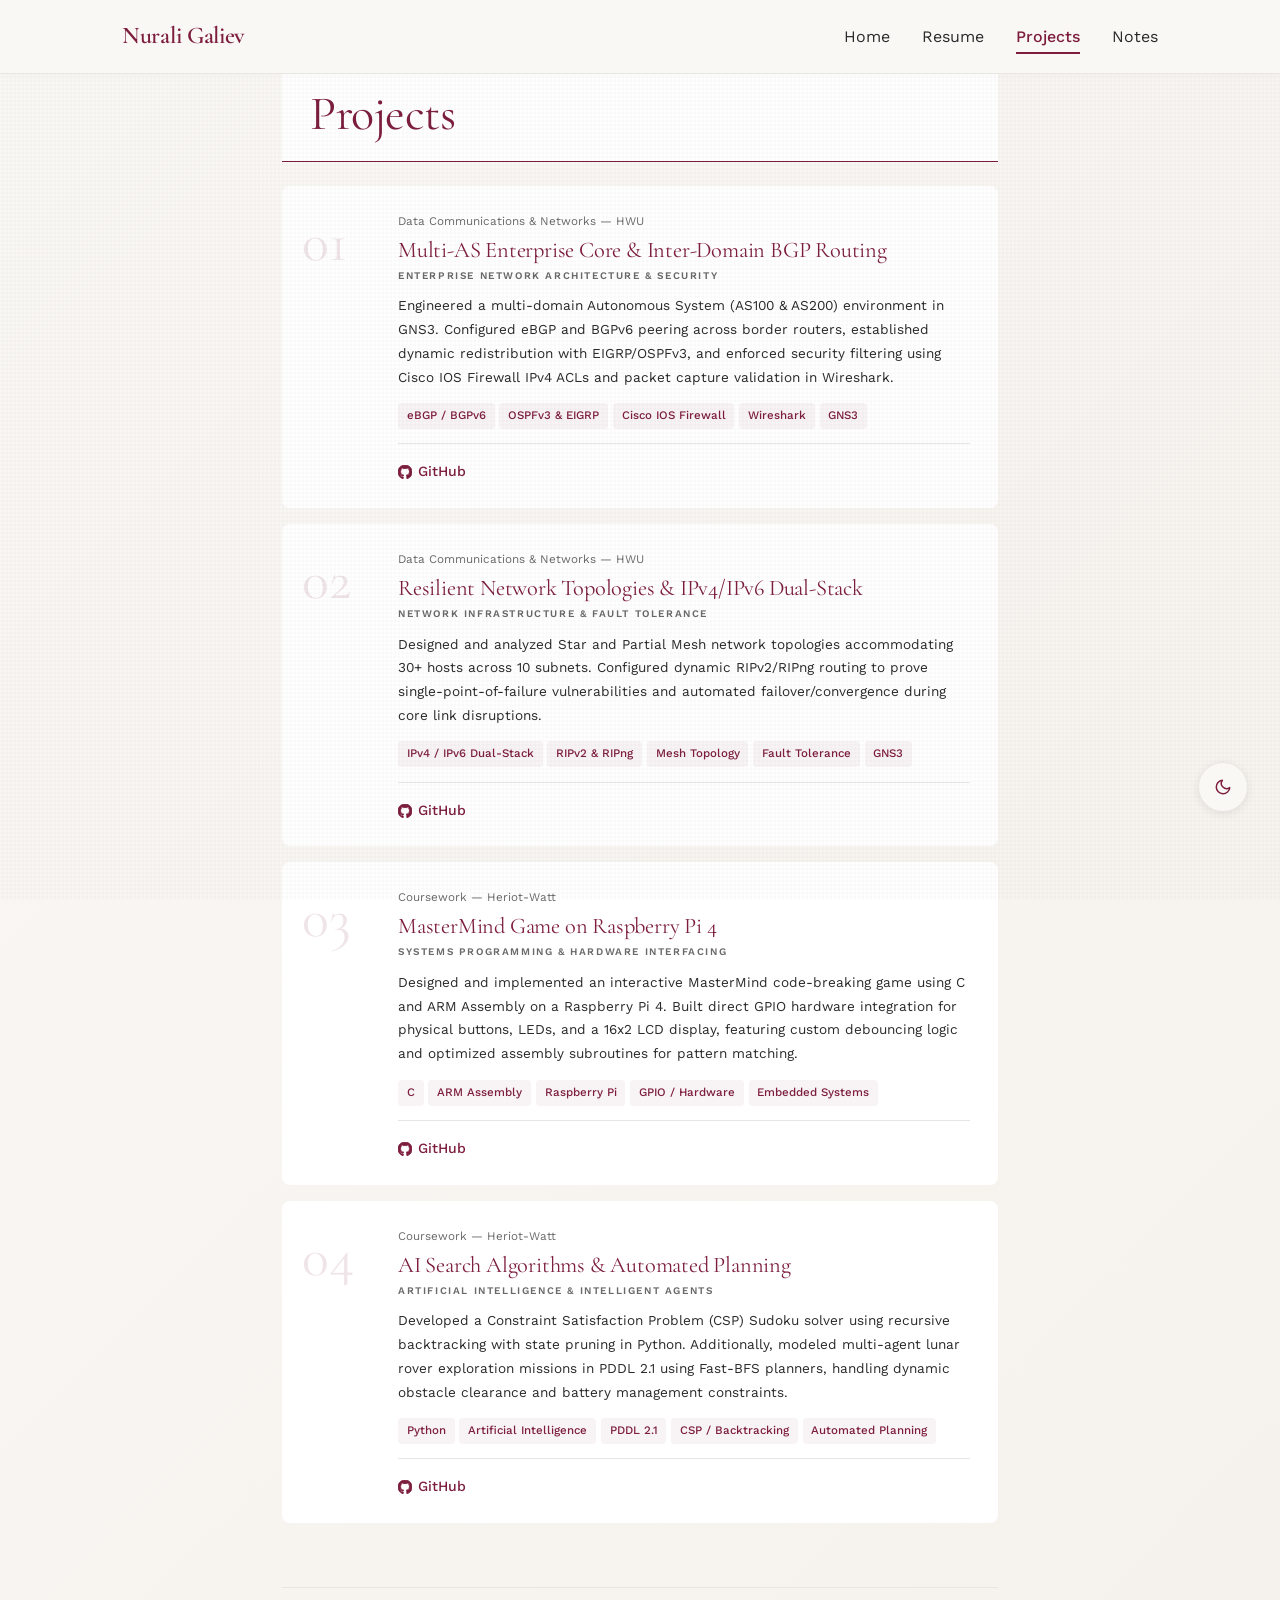
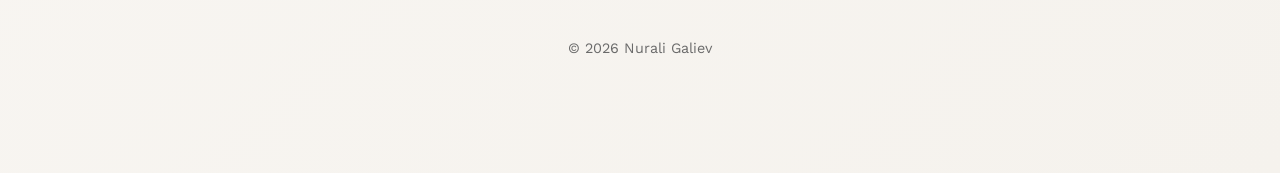
==== projects/index.html @ 365dcd4f "Finalize projects page with all university courseworks" ====
<!DOCTYPE html>
<html lang="en">
<head>
    <meta charset="UTF-8">
    <meta name="viewport" content="width=device-width, initial-scale=1.0">
    <meta property="og:title" content="Projects | Nurali Galiev">
    <meta property="og:description" content="Technical and Systems Engineering Projects by Nurali Galiev.">
    <meta property="og:url" content="https://Kore-net2.github.io/projects">
    <meta property="og:type" content="website">
    <title>Projects | Nurali Galiev</title>

    <link rel="icon" type="image/x-icon" href="../assets/icons/favicon.ico">
    <link rel="icon" type="image/png" sizes="32x32" href="../assets/icons/favicon.png">
    <link rel="icon" type="image/png" sizes="16x16" href="../assets/icons/favicon-16x16.png">

    <link rel="preconnect" href="https://fonts.googleapis.com">
    <link rel="preconnect" href="https://fonts.gstatic.com" crossorigin>
    <link href="https://fonts.googleapis.com/css2?family=Cormorant+Garamond:wght@400;600&family=Work+Sans:wght@300;400;500;600&display=swap" rel="stylesheet">

    <link rel="stylesheet" href="../assets/css/main.css">
    <link rel="stylesheet" href="../assets/css/projects.css">
</head>
<body>

    <div class="page-loader" id="pageLoader">
        <div class="loader-content">
            <div class="loader-spinner"></div>
            <div class="loader-text">Loading</div>
        </div>
    </div>

    <div class="scroll-progress"></div>

    <nav>
        <div class="nav-content">
            <a href="/" class="nav-logo">Nurali Galiev</a>
            <div class="nav-links">
                <a href="/">Home</a>
                <a href="/resume">Resume</a>
                <a href="/projects" class="active">Projects</a>
                <a href="/notes">Notes</a>
            </div>
        </div>
    </nav>

    <div class="projects-wrap">

        <div class="proj-header">
            <h1>Projects</h1>
        </div>

        <div class="proj-list">

            <!-- Project 01: Multi-AS BGP & Hybrid Routing -->
            <div class="proj-entry">
                <div class="proj-number">01</div>
                <div class="proj-content">
                    <div class="proj-date">Data Communications & Networks — HWU</div>
                    <h3 class="proj-title">Multi-AS Enterprise Core & Inter-Domain BGP Routing</h3>
                    <div class="proj-type">Enterprise Network Architecture & Security</div>
                    <p class="proj-desc">Engineered a multi-domain Autonomous System (AS100 & AS200) environment in GNS3. Configured eBGP and BGPv6 peering across border routers, established dynamic redistribution with EIGRP/OSPFv3, and enforced security filtering using Cisco IOS Firewall IPv4 ACLs and packet capture validation in Wireshark.</p>
                    <div class="proj-tags">
                        <span class="tag">eBGP / BGPv6</span>
                        <span class="tag">OSPFv3 & EIGRP</span>
                        <span class="tag">Cisco IOS Firewall</span>
                        <span class="tag">Wireshark</span>
                        <span class="tag">GNS3</span>
                    </div>
                    <div class="proj-links">
                        <a href="https://github.com/Kore-net2" class="proj-link" target="_blank">
                            <svg viewBox="0 0 16 16" fill="none" xmlns="http://www.w3.org/2000/svg">
                                <path d="M8 0C3.58 0 0 3.58 0 8c0 3.54 2.29 6.53 5.47 7.59.4.07.55-.17.55-.38 0-.19-.01-.82-.01-1.49-2.01.37-2.53-.49-2.69-.94-.09-.23-.48-.94-.82-1.13-.28-.15-.68-.52-.01-.53.63-.01 1.08.58 1.23.82.72 1.21 1.87.87 2.33.66.07-.52.28-.87.51-1.07-1.78-.2-3.64-.89-3.64-3.95 0-.87.31-1.59.82-2.15-.08-.2-.36-1.02.08-2.12 0 0 .67-.21 2.2.82.64-.18 1.32-.27 2-.27.68 0 1.36.09 2 .27 1.53-1.04 2.2-.82 2.2-.82.44 1.1.16 1.92.08 2.12.51.56.82 1.27.82 2.15 0 3.07-1.87 3.75-3.65 3.95.29.25.54.73.54 1.48 0 1.07-.01 1.93-.01 2.2 0 .21.15.46.55.38A8.013 8.013 0 0016 8c0-4.42-3.58-8-8-8z" fill="currentColor"/>
                            </svg>
                            GitHub
                        </a>
                    </div>
                </div>
            </div>

            <!-- Project 02: Resilient Network Topologies & Dual-Stack -->
            <div class="proj-entry">
                <div class="proj-number">02</div>
                <div class="proj-content">
                    <div class="proj-date">Data Communications & Networks — HWU</div>
                    <h3 class="proj-title">Resilient Network Topologies & IPv4/IPv6 Dual-Stack</h3>
                    <div class="proj-type">Network Infrastructure & Fault Tolerance</div>
                    <p class="proj-desc">Designed and analyzed Star and Partial Mesh network topologies accommodating 30+ hosts across 10 subnets. Configured dynamic RIPv2/RIPng routing to prove single-point-of-failure vulnerabilities and automated failover/convergence during core link disruptions.</p>
                    <div class="proj-tags">
                        <span class="tag">IPv4 / IPv6 Dual-Stack</span>
                        <span class="tag">RIPv2 & RIPng</span>
                        <span class="tag">Mesh Topology</span>
                        <span class="tag">Fault Tolerance</span>
                        <span class="tag">GNS3</span>
                    </div>
                    <div class="proj-links">
                        <a href="https://github.com/Kore-net2" class="proj-link" target="_blank">
                            <svg viewBox="0 0 16 16" fill="none" xmlns="http://www.w3.org/2000/svg">
                                <path d="M8 0C3.58 0 0 3.58 0 8c0 3.54 2.29 6.53 5.47 7.59.4.07.55-.17.55-.38 0-.19-.01-.82-.01-1.49-2.01.37-2.53-.49-2.69-.94-.09-.23-.48-.94-.82-1.13-.28-.15-.68-.52-.01-.53.63-.01 1.08.58 1.23.82.72 1.21 1.87.87 2.33.66.07-.52.28-.87.51-1.07-1.78-.2-3.64-.89-3.64-3.95 0-.87.31-1.59.82-2.15-.08-.2-.36-1.02.08-2.12 0 0 .67-.21 2.2.82.64-.18 1.32-.27 2-.27.68 0 1.36.09 2 .27 1.53-1.04 2.2-.82 2.2-.82.44 1.1.16 1.92.08 2.12.51.56.82 1.27.82 2.15 0 3.07-1.87 3.75-3.65 3.95.29.25.54.73.54 1.48 0 1.07-.01 1.93-.01 2.2 0 .21.15.46.55.38A8.013 8.013 0 0016 8c0-4.42-3.58-8-8-8z" fill="currentColor"/>
                            </svg>
                            GitHub
                        </a>
                    </div>
                </div>
            </div>

            <!-- Project 03: MasterMind on Raspberry Pi -->
            <div class="proj-entry">
                <div class="proj-number">03</div>
                <div class="proj-content">
                    <div class="proj-date">Coursework — Heriot-Watt</div>
                    <h3 class="proj-title">MasterMind Game on Raspberry Pi 4</h3>
                    <div class="proj-type">Systems Programming & Hardware Interfacing</div>
                    <p class="proj-desc">Designed and implemented an interactive MasterMind code-breaking game using C and ARM Assembly on a Raspberry Pi 4. Built direct GPIO hardware integration for physical buttons, LEDs, and a 16x2 LCD display, featuring custom debouncing logic and optimized assembly subroutines for pattern matching.</p>
                    <div class="proj-tags">
                        <span class="tag">C</span>
                        <span class="tag">ARM Assembly</span>
                        <span class="tag">Raspberry Pi</span>
                        <span class="tag">GPIO / Hardware</span>
                        <span class="tag">Embedded Systems</span>
                    </div>
                    <div class="proj-links">
                        <a href="https://github.com/Kore-net2" class="proj-link" target="_blank">
                            <svg viewBox="0 0 16 16" fill="none" xmlns="http://www.w3.org/2000/svg">
                                <path d="M8 0C3.58 0 0 3.58 0 8c0 3.54 2.29 6.53 5.47 7.59.4.07.55-.17.55-.38 0-.19-.01-.82-.01-1.49-2.01.37-2.53-.49-2.69-.94-.09-.23-.48-.94-.82-1.13-.28-.15-.68-.52-.01-.53.63-.01 1.08.58 1.23.82.72 1.21 1.87.87 2.33.66.07-.52.28-.87.51-1.07-1.78-.2-3.64-.89-3.64-3.95 0-.87.31-1.59.82-2.15-.08-.2-.36-1.02.08-2.12 0 0 .67-.21 2.2.82.64-.18 1.32-.27 2-.27.68 0 1.36.09 2 .27 1.53-1.04 2.2-.82 2.2-.82.44 1.1.16 1.92.08 2.12.51.56.82 1.27.82 2.15 0 3.07-1.87 3.75-3.65 3.95.29.25.54.73.54 1.48 0 1.07-.01 1.93-.01 2.2 0 .21.15.46.55.38A8.013 8.013 0 0016 8c0-4.42-3.58-8-8-8z" fill="currentColor"/>
                            </svg>
                            GitHub
                        </a>
                    </div>
                </div>
            </div>

            <!-- Project 04: AI Search & Automated Planning -->
            <div class="proj-entry">
                <div class="proj-number">04</div>
                <div class="proj-content">
                    <div class="proj-date">Coursework — Heriot-Watt</div>
                    <h3 class="proj-title">AI Search Algorithms & Automated Planning</h3>
                    <div class="proj-type">Artificial Intelligence & Intelligent Agents</div>
                    <p class="proj-desc">Developed a Constraint Satisfaction Problem (CSP) Sudoku solver using recursive backtracking with state pruning in Python. Additionally, modeled multi-agent lunar rover exploration missions in PDDL 2.1 using Fast-BFS planners, handling dynamic obstacle clearance and battery management constraints.</p>
                    <div class="proj-tags">
                        <span class="tag">Python</span>
                        <span class="tag">Artificial Intelligence</span>
                        <span class="tag">PDDL 2.1</span>
                        <span class="tag">CSP / Backtracking</span>
                        <span class="tag">Automated Planning</span>
                    </div>
                    <div class="proj-links">
                        <a href="https://github.com/Kore-net2" class="proj-link" target="_blank">
                            <svg viewBox="0 0 16 16" fill="none" xmlns="http://www.w3.org/2000/svg">
                                <path d="M8 0C3.58 0 0 3.58 0 8c0 3.54 2.29 6.53 5.47 7.59.4.07.55-.17.55-.38 0-.19-.01-.82-.01-1.49-2.01.37-2.53-.49-2.69-.94-.09-.23-.48-.94-.82-1.13-.28-.15-.68-.52-.01-.53.63-.01 1.08.58 1.23.82.72 1.21 1.87.87 2.33.66.07-.52.28-.87.51-1.07-1.78-.2-3.64-.89-3.64-3.95 0-.87.31-1.59.82-2.15-.08-.2-.36-1.02.08-2.12 0 0 .67-.21 2.2.82.64-.18 1.32-.27 2-.27.68 0 1.36.09 2 .27 1.53-1.04 2.2-.82 2.2-.82.44 1.1.16 1.92.08 2.12.51.56.82 1.27.82 2.15 0 3.07-1.87 3.75-3.65 3.95.29.25.54.73.54 1.48 0 1.07-.01 1.93-.01 2.2 0 .21.15.46.55.38A8.013 8.013 0 0016 8c0-4.42-3.58-8-8-8z" fill="currentColor"/>
                            </svg>
                            GitHub
                        </a>
                    </div>
                </div>
            </div>

        </div>

        <footer>
            <p>&copy; 2026 Nurali Galiev</p>
        </footer>

    </div>

    <button class="dark-mode-toggle" id="darkModeToggle" aria-label="Toggle dark mode" title="Toggle dark mode"></button>
    <button class="back-to-top" id="backToTop" aria-label="Back to top">↑</button>

    <script src="../assets/js/main.js"></script>
    <script src="../assets/js/dark-mode.js"></script>
</body>
</html>
---- assets/css/main.css ----
/* ============================================
   CSS VARIABLES & ROOT STYLES
   ============================================ */
:root {
    --wine: #7d1e3e;
    --wine-light: #9d3a5a;
    --wine-dark: #5a1529;
    --cream: #faf8f5;
    --charcoal: #2a2a2a;
    --gray: #6a6a6a;
    --light-gray: #e8e6e3;
    scroll-behavior: smooth;
}

/* ============================================
   RESET & BASE STYLES
   ============================================ */
* {
    margin: 0;
    padding: 0;
    box-sizing: border-box;
}

html {
    scroll-behavior: smooth;
}

body {
    font-family: 'Work Sans', sans-serif;
    background: linear-gradient(135deg, var(--cream) 0%, #f5f2ed 100%);
    color: var(--charcoal);
    line-height: 1.7;
    overflow-x: hidden;
    position: relative;
    cursor: default;
}

a, button {
    cursor: pointer;
}

/* Subtle texture overlay */
body::before {
    content: '';
    position: fixed;
    top: 0;
    left: 0;
    width: 100%;
    height: 100%;
    background-image: 
        repeating-linear-gradient(
            0deg,
            transparent,
            transparent 2px,
            rgba(0, 0, 0, 0.01) 2px,
            rgba(0, 0, 0, 0.01) 4px
        ),
        repeating-linear-gradient(
            90deg,
            transparent,
            transparent 2px,
            rgba(0, 0, 0, 0.01) 2px,
            rgba(0, 0, 0, 0.01) 4px
        );
    pointer-events: none;
    z-index: 1;
}

.container {
    position: relative;
    z-index: 2;
    max-width: 1100px;
    margin: 0 auto;
    padding: 0 2rem;
}

/* ============================================
   NAVIGATION
   ============================================ */
nav {
    position: fixed;
    top: 0;
    left: 0;
    right: 0;
    background: rgba(250, 248, 245, 0.95);
    backdrop-filter: blur(10px);
    border-bottom: 1px solid var(--light-gray);
    z-index: 1000;
    padding: 1rem 0;
    box-shadow: 0 2px 8px rgba(0, 0, 0, 0.02);
}

.nav-content {
    max-width: 1100px;
    margin: 0 auto;
    padding: 0 2rem;
    display: flex;
    justify-content: space-between;
    align-items: center;
}

.nav-logo {
    font-family: 'Cormorant Garamond', serif;
    font-size: 1.5rem;
    font-weight: 600;
    color: var(--wine);
    text-decoration: none;
    transition: all 0.3s ease;
    letter-spacing: -0.3px;
}

.nav-logo:hover {
    color: var(--wine-dark);
    transform: translateY(-1px);
}

.nav-links {
    display: flex;
    gap: 2rem;
    align-items: center;
}

.nav-links a {
    color: var(--charcoal);
    text-decoration: none;
    font-weight: 400;
    transition: all 0.3s ease;
    position: relative;
    padding: 0.25rem 0;
}

.nav-links a::after {
    content: '';
    position: absolute;
    bottom: 0;
    left: 0;
    width: 0;
    height: 2px;
    background: var(--wine);
    transition: width 0.3s cubic-bezier(0.4, 0, 0.2, 1);
}

.nav-links a:hover::after,
.nav-links a.active::after {
    width: 100%;
}

.nav-links a:hover {
    color: var(--wine);
}

.nav-links a.active {
    color: var(--wine);
    font-weight: 500;
}

/* ============================================
   SCROLL PROGRESS INDICATOR
   ============================================ */
.scroll-progress {
    position: fixed;
    top: 0;
    left: 0;
    width: 0%;
    height: 3px;
    background: linear-gradient(90deg, var(--wine), var(--wine-light));
    z-index: 9999;
    transition: width 0.1s ease;
    box-shadow: 0 1px 3px rgba(125, 30, 62, 0.3);
}

/* ============================================
   BACK TO TOP BUTTON
   ============================================ */
.back-to-top {
    position: fixed;
    bottom: 2rem;
    right: 2rem;
    width: 50px;
    height: 50px;
    background: var(--wine);
    color: white;
    border: none;
    border-radius: 50%;
    cursor: pointer;
    display: flex;
    align-items: center;
    justify-content: center;
    font-size: 1.5rem;
    opacity: 0;
    visibility: hidden;
    transform: translateY(20px);
    transition: all 0.3s cubic-bezier(0.4, 0, 0.2, 1);
    z-index: 1000;
    box-shadow: 0 4px 12px rgba(125, 30, 62, 0.3);
}

.back-to-top.visible {
    opacity: 1;
    visibility: visible;
    transform: translateY(0);
}

.back-to-top:hover {
    background: var(--wine-dark);
    transform: translateY(-3px);
    box-shadow: 0 6px 16px rgba(125, 30, 62, 0.4);
}

.back-to-top:active {
    transform: translateY(-1px);
}

/* ============================================
   PAGE LOADER
   ============================================ */
.page-loader {
    position: fixed;
    top: 0;
    left: 0;
    width: 100%;
    height: 100%;
    background: var(--cream);
    display: flex;
    align-items: center;
    justify-content: center;
    z-index: 10000;
    transition: opacity 0.5s ease, visibility 0.5s ease;
}

.page-loader.hidden {
    opacity: 0;
    visibility: hidden;
}

.loader-content {
    text-align: center;
}

.loader-spinner {
    width: 50px;
    height: 50px;
    border: 3px solid var(--light-gray);
    border-top-color: var(--wine);
    border-radius: 50%;
    animation: spin 1s linear infinite;
    margin: 0 auto 1rem;
}

.loader-text {
    font-family: 'Cormorant Garamond', serif;
    font-size: 1.2rem;
    color: var(--wine);
    letter-spacing: 2px;
    font-weight: 500;
}

@keyframes spin {
    to {
        transform: rotate(360deg);
    }
}

/* ============================================
   FOOTER
   ============================================ */
footer {
    text-align: center;
    padding: 3rem 0 2rem;
    color: var(--gray);
    font-size: 0.9rem;
    margin-top: 4rem;
    border-top: 1px solid var(--light-gray);
}

/* ============================================
   ANIMATIONS
   ============================================ */
@keyframes fadeIn {
    from {
        opacity: 0;
        transform: translateY(20px);
    }
    to {
        opacity: 1;
        transform: translateY(0);
    }
}

@keyframes slideInCard {
    from {
        opacity: 0;
        transform: translateY(30px);
    }
    to {
        opacity: 1;
        transform: translateY(0);
    }
}

/* ============================================
   RESPONSIVE DESIGN
   ============================================ */
@media (max-width: 768px) {
    /* Smaller padding for mobile - just enough to clear the nav */
    body {
        padding-top: 75px;
    }

    nav {
        padding: 0.75rem 0;
    }

    .nav-content {
        flex-direction: column;
        gap: 0.5rem;
        padding: 0.5rem 1.5rem;
    }

    .nav-links {
        gap: 1rem;
    }

    .nav-logo {
        font-size: 1.3rem;
    }

    .nav-links a {
        font-size: 0.95rem;
    }

    .container {
        padding: 0 1.5rem;
    }

    .back-to-top {
        bottom: 1.5rem;
        right: 1.5rem;
        width: 45px;
        height: 45px;
        font-size: 1.3rem;
    }
}

@media (max-width: 480px) {
    /* Slightly more padding for very small screens */
    body {
        padding-top: 80px;
    }

    .container {
        padding: 0 1rem;
    }

    .nav-content {
        padding: 0.5rem 1rem;
    }
}
/* ============================================
   DARK MODE — append to bottom of main.css
   ============================================ */

body.dark-mode {
    /* Wine tones stay recognisable but are slightly warmer/brighter */
    --wine: #c43d5c;
    --wine-light: #d9566f;
    --wine-dark: #a82d4a;

    /* Backgrounds: warm dark rather than cold black */
    --cream: #1c1917;          /* warm near-black, mirrors the light cream tone */
    --charcoal: #ede9e4;       /* light text, same warmth as light-mode charcoal */
    --gray: #9a958e;           /* muted warm mid-tone */
    --light-gray: #2c2825;     /* warm dark border/divider, mirrors light-gray */

    background: linear-gradient(135deg, #1c1917 0%, #141210 100%);
    color: #ede9e4;
}

/* Match the light-mode texture — same opacity, just lightened strands */
body.dark-mode::before {
    background-image: 
        repeating-linear-gradient(
            0deg,
            transparent,
            transparent 2px,
            rgba(255, 255, 255, 0.015) 2px,
            rgba(255, 255, 255, 0.015) 4px
        ),
        repeating-linear-gradient(
            90deg,
            transparent,
            transparent 2px,
            rgba(255, 255, 255, 0.015) 2px,
            rgba(255, 255, 255, 0.015) 4px
        );
}

body.dark-mode nav {
    background: rgba(22, 19, 17, 0.95);
    border-bottom-color: var(--light-gray);
    box-shadow: 0 2px 8px rgba(0, 0, 0, 0.25);
}

body.dark-mode .page-loader {
    background: var(--cream);
}

/* Cards: slightly raised warm surface — mirrors light mode's white cards on cream */
body.dark-mode .entry,
body.dark-mode .note-card {
    background: #231f1c;
    border-color: rgba(196, 61, 92, 0.12);
}

body.dark-mode .note-card:hover,
body.dark-mode .entry:hover {
    box-shadow: 0 4px 20px rgba(196, 61, 92, 0.1);
    border-color: rgba(196, 61, 92, 0.22);
}

body.dark-mode .entry-logo {
    background: #2a2420;
    border-color: var(--light-gray);
}

body.dark-mode .skills-list {
    background: #231f1c;
    border-color: rgba(196, 61, 92, 0.12);
}

body.dark-mode .skill-row {
    border-bottom-color: rgba(255, 255, 255, 0.05);
}

body.dark-mode .quote-container {
    background: linear-gradient(135deg, rgba(196, 61, 92, 0.07), rgba(196, 61, 92, 0.03));
}

/* Buttons: keep solid style like light mode, just invert colours */
body.dark-mode .contact-links a,
body.dark-mode .entry-link,
body.dark-mode .download-btn {
    background: var(--wine);
    color: #f5f0eb;
    border-color: var(--wine);
    box-shadow: 0 2px 8px rgba(196, 61, 92, 0.25);
}

body.dark-mode .contact-links a:hover,
body.dark-mode .entry-link:hover,
body.dark-mode .download-btn:hover {
    background: var(--wine-dark);
    border-color: var(--wine-dark);
    box-shadow: 0 4px 14px rgba(196, 61, 92, 0.35);
}

body.dark-mode .btn {
    background: var(--wine);
    color: #f5f0eb;
    border-color: var(--wine);
    box-shadow: 0 2px 8px rgba(196, 61, 92, 0.25);
}
body.dark-mode .btn:hover {
    background: var(--wine-dark);
    border-color: var(--wine-dark);
}
body.dark-mode .btn-secondary {
    background: transparent;
    border-color: var(--light-gray);
    color: var(--charcoal);
    box-shadow: none;
}
body.dark-mode .btn-secondary:hover {
    background: rgba(237, 233, 228, 0.08);
    border-color: var(--gray);
}

body.dark-mode .detail-section {
    border-top-color: rgba(255, 255, 255, 0.07);
}

body.dark-mode .sub-entry {
    border-left-color: rgba(196, 61, 92, 0.25);
}

body.dark-mode .note-body code {
    background: rgba(196, 61, 92, 0.12);
    color: var(--wine-light);
}

body.dark-mode .note-body pre {
    background: rgba(0, 0, 0, 0.25);
    border-color: rgba(255, 255, 255, 0.06);
    border-left-color: rgba(196, 61, 92, 0.3);
}

body.dark-mode footer {
    border-top-color: var(--light-gray);
    color: var(--gray);
}

body.dark-mode .profile-photo {
    filter: contrast(0.97) saturate(0.9) brightness(0.88);
}

body.dark-mode .tag {
    background: rgba(196, 61, 92, 0.12);
    color: var(--wine-light);
}
body.dark-mode .tag:hover {
    background: rgba(196, 61, 92, 0.2);
}

body.dark-mode .back-to-top {
    background: var(--wine);
    box-shadow: 0 4px 12px rgba(196, 61, 92, 0.35);
}
body.dark-mode .back-to-top:hover {
    background: var(--wine-dark);
    box-shadow: 0 6px 16px rgba(196, 61, 92, 0.45);
}

/* ============================================
   DARK MODE TOGGLE BUTTON — fixed bottom right
   ============================================ */

.dark-mode-toggle {
    position: fixed;
    bottom: 5.5rem; /* sits just above the back-to-top button */
    right: 2rem;
    width: 50px;
    height: 50px;
    background: var(--cream);
    color: var(--wine);
    border: 1px solid var(--light-gray);
    border-radius: 50%;
    cursor: pointer;
    display: flex;
    align-items: center;
    justify-content: center;
    opacity: 1;
    z-index: 1000;
    box-shadow: 0 2px 8px rgba(0, 0, 0, 0.08);
    transition: all 0.3s cubic-bezier(0.4, 0, 0.2, 1);
}

.dark-mode-toggle:hover {
    background: var(--wine);
    color: white;
    border-color: var(--wine);
    transform: translateY(-3px);
    box-shadow: 0 6px 16px rgba(125, 30, 62, 0.3);
}

.dark-mode-toggle svg {
    pointer-events: none;
}

body.dark-mode .dark-mode-toggle {
    background: #231f1c;
    color: var(--wine-light);
    border-color: var(--light-gray);
    box-shadow: 0 2px 8px rgba(0, 0, 0, 0.35);
}

body.dark-mode .dark-mode-toggle:hover {
    background: var(--wine);
    color: #f5f0eb;
    border-color: var(--wine);
    box-shadow: 0 6px 16px rgba(196, 61, 92, 0.35);
}

@media (max-width: 768px) {
    .dark-mode-toggle {
        bottom: 4.5rem;
        right: 1.5rem;
        width: 45px;
        height: 45px;
    }
}
---- assets/css/projects.css ----
/* ============================================
   PROJECTS PAGE
   ============================================ */

.projects-wrap {
    max-width: 780px;
    margin: 0 auto;
    padding: 4rem 2rem 5rem;
}

/* White panels on cream textured background — same approach as resume */
.proj-header {
    background: white;
    border-radius: 8px 8px 0 0;
    padding: 1.5rem 1.75rem 1.25rem;
    border-bottom: 1.5px solid var(--wine);
    margin-bottom: 1.5rem;
}

body.dark-mode .proj-header {
    background: #231f1c;
}

/* ---- Page header ---- */

.proj-header h1 {
    font-family: 'Cormorant Garamond', serif;
    font-size: 3rem;
    font-weight: 400;
    color: var(--wine);
    letter-spacing: -0.5px;
    line-height: 1.1;
}

/* ---- Entry list ---- */

.proj-list {
    display: flex;
    flex-direction: column;
    gap: 1rem;
}

.proj-entry {
    display: grid;
    grid-template-columns: 72px 1fr;
    gap: 0 1.5rem;
    background: white;
    border-radius: 8px;
    padding: 1.5rem 1.75rem 1.5rem 1.25rem;
    transition: box-shadow 0.3s ease;
}

.proj-entry:hover {
    box-shadow: 0 4px 20px rgba(125, 30, 62, 0.07);
}

body.dark-mode .proj-entry {
    background: #231f1c;
}

/* ---- Number ---- */

.proj-number {
    font-family: 'Cormorant Garamond', serif;
    font-size: 3.5rem;
    font-weight: 400;
    color: rgba(125, 30, 62, 0.12);
    line-height: 1;
    padding-top: 4px;
    user-select: none;
    transition: color 0.3s ease;
}

.proj-entry:hover .proj-number {
    color: rgba(125, 30, 62, 0.22);
}

body.dark-mode .proj-number {
    color: rgba(196, 61, 92, 0.18);
}

body.dark-mode .proj-entry:hover .proj-number {
    color: rgba(196, 61, 92, 0.32);
}

/* ---- Content ---- */

.proj-content {
    padding-top: 2px;
}

.proj-date {
    font-family: 'Work Sans', sans-serif;
    font-size: 0.73rem;
    color: var(--gray);
    margin-bottom: 4px;
}

.proj-title {
    font-family: 'Cormorant Garamond', serif;
    font-size: 1.4rem;
    font-weight: 400;
    color: var(--wine);
    line-height: 1.25;
    letter-spacing: -0.2px;
    margin-bottom: 3px;
}

.proj-type {
    font-family: 'Work Sans', sans-serif;
    font-size: 0.63rem;
    font-weight: 600;
    letter-spacing: 1.6px;
    text-transform: uppercase;
    color: var(--gray);
    margin-bottom: 0.65rem;
}

.proj-desc {
    font-family: 'Work Sans', sans-serif;
    font-size: 0.85rem;
    color: var(--charcoal);
    line-height: 1.75;
    margin-bottom: 0.85rem;
}

/* ---- Tags ---- */

.proj-tags {
    display: flex;
    flex-wrap: wrap;
    gap: 0.3rem;
    margin-bottom: 0.9rem;
}

.tag {
    padding: 0.2rem 0.55rem;
    background: rgba(125, 30, 62, 0.05);
    color: var(--wine);
    border-radius: 4px;
    font-family: 'Work Sans', sans-serif;
    font-size: 0.72rem;
    font-weight: 500;
    transition: background 0.2s ease;
}

.tag:hover {
    background: rgba(125, 30, 62, 0.1);
}

body.dark-mode .tag {
    background: rgba(196, 61, 92, 0.12);
    color: var(--wine-light);
}

body.dark-mode .tag:hover {
    background: rgba(196, 61, 92, 0.2);
}

/* ---- Links ---- */

.proj-links {
    display: flex;
    flex-wrap: wrap;
    gap: 0.5rem 1.5rem;
    padding-top: 1rem;
    border-top: 1px solid var(--light-gray);
}

.proj-link {
    display: inline-flex;
    align-items: center;
    gap: 0.4rem;
    padding: 0;
    background: none;
    border: none;
    box-shadow: none;
    color: var(--wine);
    text-decoration: none;
    font-family: 'Work Sans', sans-serif;
    font-weight: 500;
    font-size: 0.88rem;
    transition: color 0.2s ease;
    position: relative;
}

.proj-link::after {
    content: '';
    position: absolute;
    bottom: -2px;
    left: 0;
    width: 0;
    height: 1px;
    background: var(--wine);
    transition: width 0.25s ease;
}

.proj-link:hover {
    color: var(--wine-dark);
    background: none;
    box-shadow: none;
    transform: none;
}

.proj-link:hover::after {
    width: 100%;
}

.proj-link:active {
    transform: none;
}

.proj-link svg {
    width: 14px;
    height: 14px;
    fill: none;
    stroke: currentColor;
    flex-shrink: 0;
}

.proj-link svg[fill="currentColor"] {
    fill: currentColor;
    stroke: none;
}

body.dark-mode .proj-link {
    color: var(--wine-light);
}

body.dark-mode .proj-link::after {
    background: var(--wine-light);
}

body.dark-mode .proj-link:hover {
    color: var(--wine-light);
}

body.dark-mode .proj-links {
    border-top-color: var(--light-gray);
}

/* ---- Responsive ---- */

@media (max-width: 768px) {
    .projects-wrap {
        padding: 2.5rem 1.5rem 4rem;
    }

    .proj-header h1 { font-size: 2.3rem; }

    .proj-entry {
        grid-template-columns: 48px 1fr;
        gap: 0 1rem;
        padding: 1.25rem;
    }

    .proj-number { font-size: 2.5rem; }
    .proj-title { font-size: 1.2rem; }
}

@media (max-width: 480px) {
    .proj-header h1 { font-size: 1.9rem; }

    .proj-entry {
        grid-template-columns: 40px 1fr;
        gap: 0 0.75rem;
        padding: 1rem;
    }

    .proj-number { font-size: 2rem; }
    .proj-title { font-size: 1.1rem; }
}
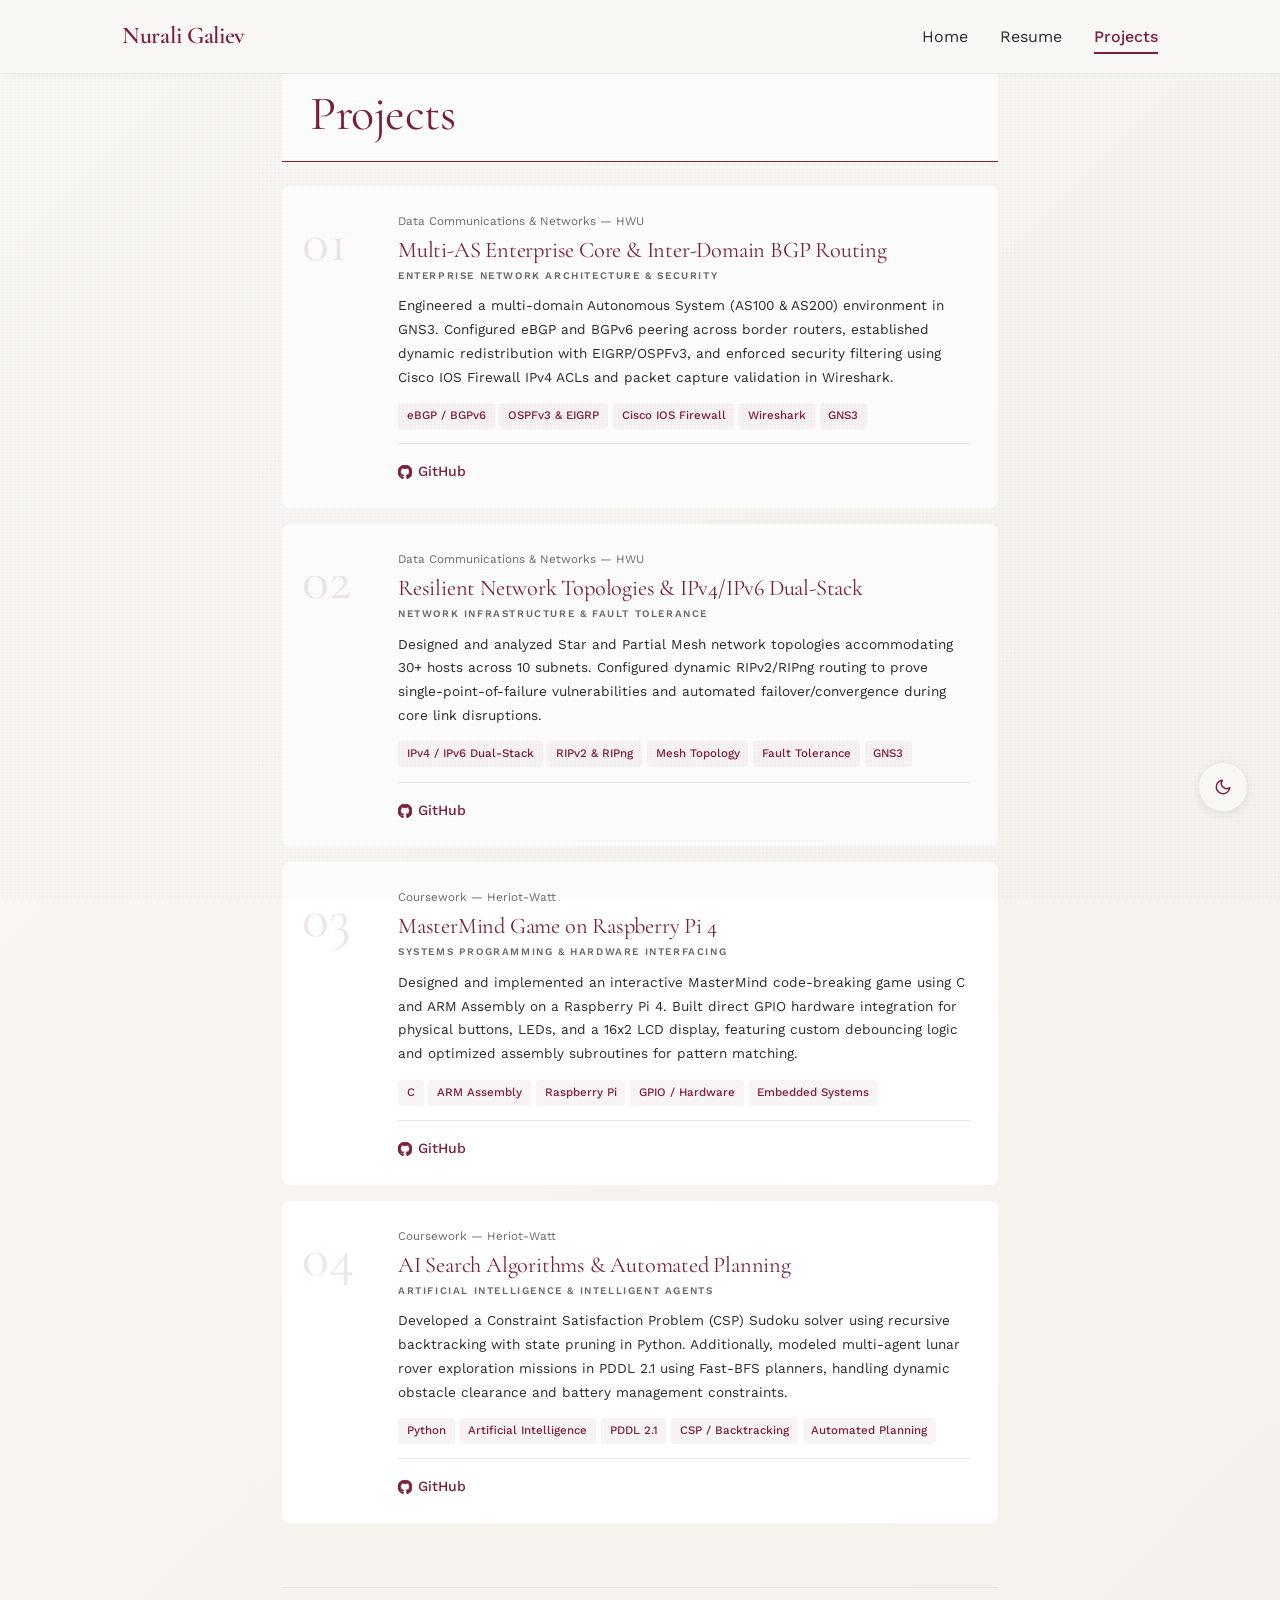
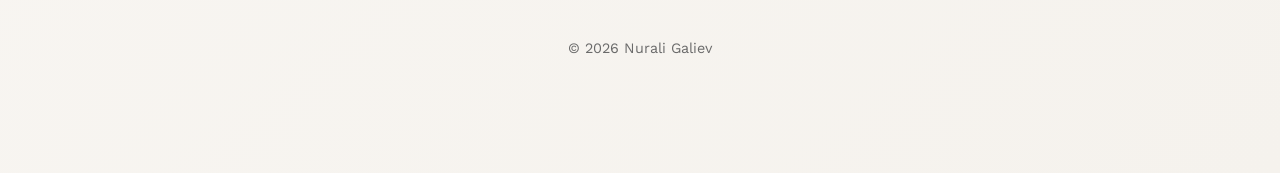
==== commit 10203954: "Remove notes link from projects page navigation" ====
--- a/projects/index.html
+++ b/projects/index.html
@@ -38,7 +38,6 @@
                 <a href="/">Home</a>
                 <a href="/resume">Resume</a>
                 <a href="/projects" class="active">Projects</a>
-                <a href="/notes">Notes</a>
             </div>
         </div>
     </nav>
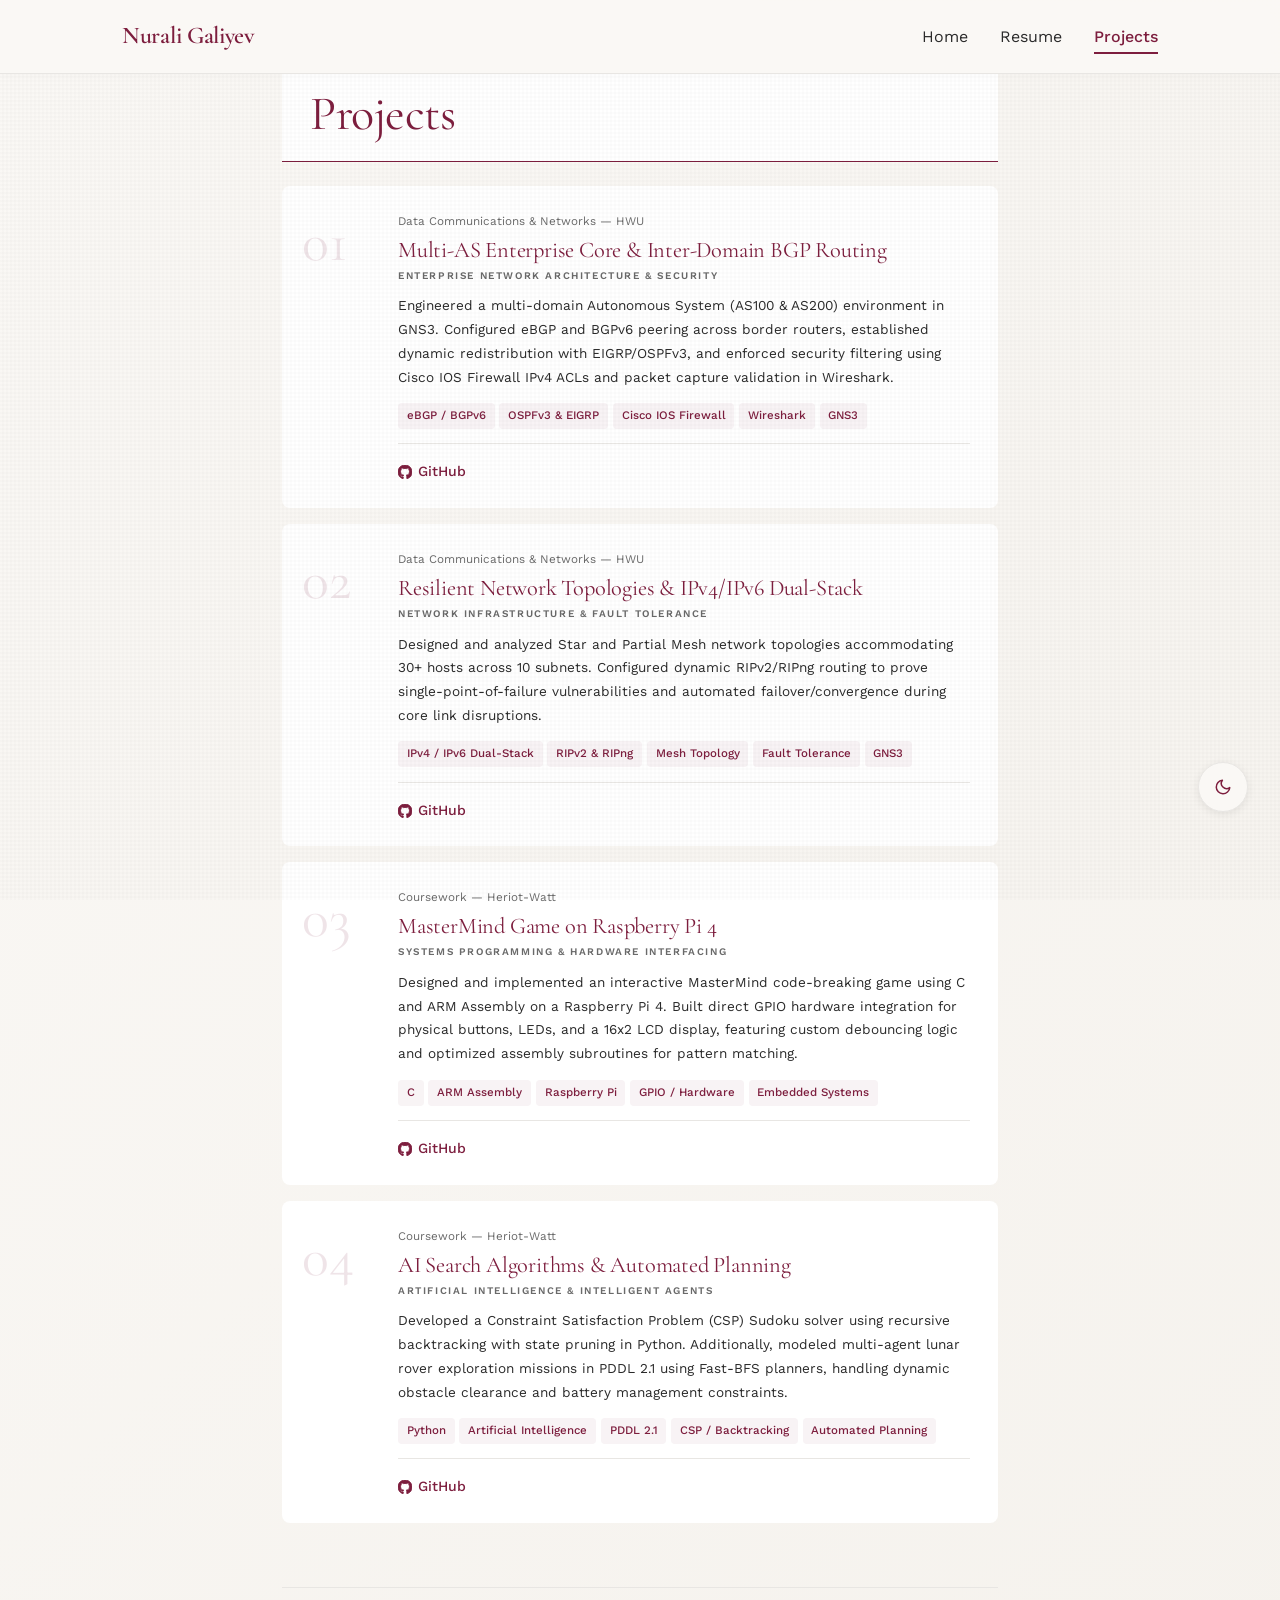
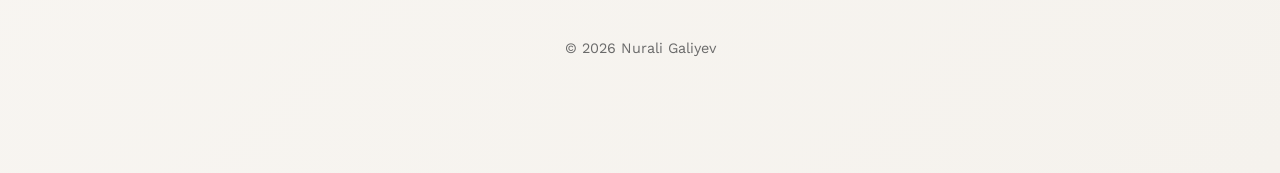
==== commit 73a02028: "Fix navigation links and author name consistency in projects page" ====
--- a/projects/index.html
+++ b/projects/index.html
@@ -3,11 +3,11 @@
 <head>
     <meta charset="UTF-8">
     <meta name="viewport" content="width=device-width, initial-scale=1.0">
-    <meta property="og:title" content="Projects | Nurali Galiev">
-    <meta property="og:description" content="Technical and Systems Engineering Projects by Nurali Galiev.">
+    <meta property="og:title" content="Projects | Nurali Galiyev">
+    <meta property="og:description" content="Technical and Systems Engineering Projects by Nurali Galiyev.">
     <meta property="og:url" content="https://Kore-net2.github.io/projects">
     <meta property="og:type" content="website">
-    <title>Projects | Nurali Galiev</title>
+    <title>Projects | Nurali Galiyev</title>
 
     <link rel="icon" type="image/x-icon" href="../assets/icons/favicon.ico">
     <link rel="icon" type="image/png" sizes="32x32" href="../assets/icons/favicon.png">
@@ -33,11 +33,11 @@
 
     <nav>
         <div class="nav-content">
-            <a href="/" class="nav-logo">Nurali Galiev</a>
+            <a href="../index.html" class="nav-logo">Nurali Galiyev</a>
             <div class="nav-links">
-                <a href="/">Home</a>
-                <a href="/resume">Resume</a>
-                <a href="/projects" class="active">Projects</a>
+                <a href="../index.html">Home</a>
+                <a href="../resume/index.html">Resume</a>
+                <a href="index.html" class="active">Projects</a>
             </div>
         </div>
     </nav>
@@ -157,7 +157,7 @@
         </div>
 
         <footer>
-            <p>&copy; 2026 Nurali Galiev</p>
+            <p>&copy; 2026 Nurali Galiyev</p>
         </footer>
 
     </div>
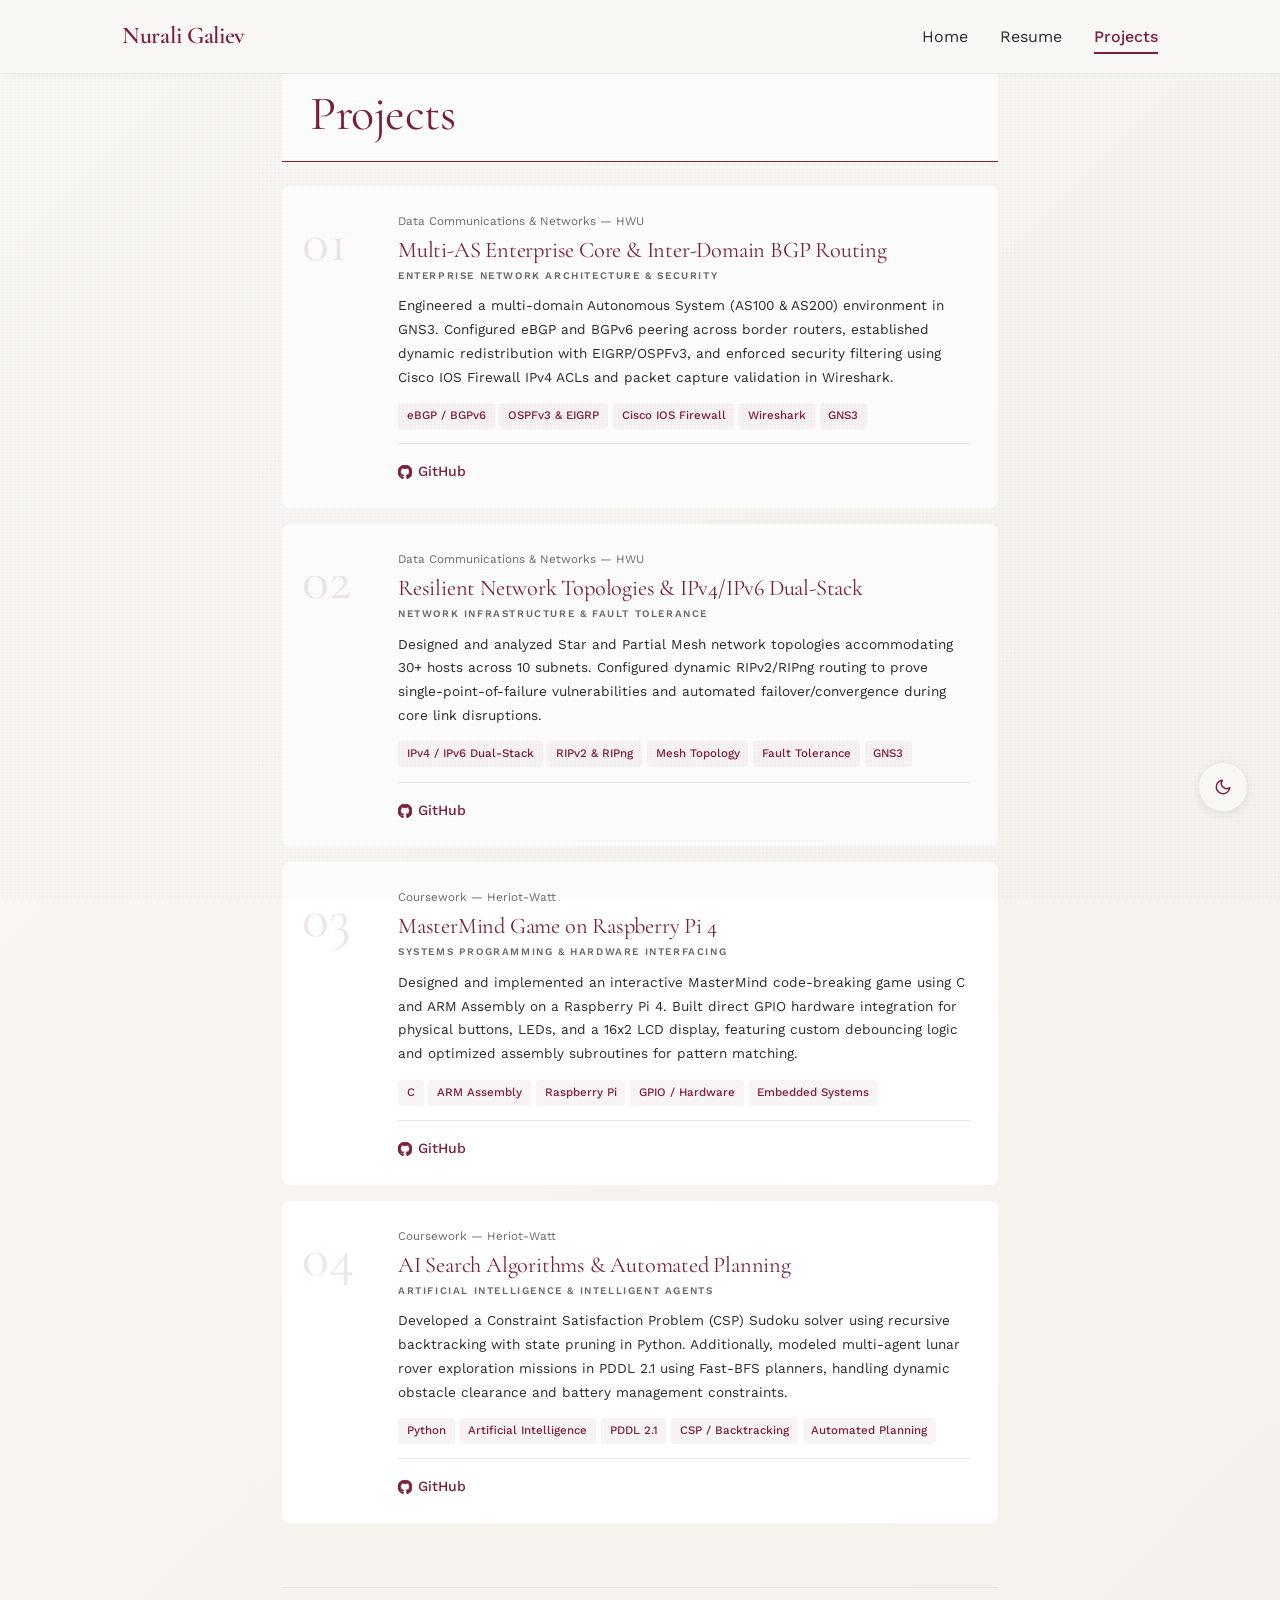
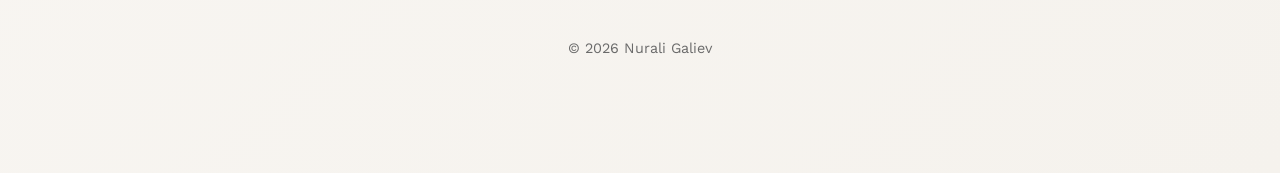
==== commit b7739b7a: "Add profile picture" ====
--- a/projects/index.html
+++ b/projects/index.html
@@ -3,11 +3,11 @@
 <head>
     <meta charset="UTF-8">
     <meta name="viewport" content="width=device-width, initial-scale=1.0">
-    <meta property="og:title" content="Projects | Nurali Galiyev">
-    <meta property="og:description" content="Technical and Systems Engineering Projects by Nurali Galiyev.">
+    <meta property="og:title" content="Projects | Nurali Galiev">
+    <meta property="og:description" content="Technical and Systems Engineering Projects by Nurali Galiev.">
     <meta property="og:url" content="https://Kore-net2.github.io/projects">
     <meta property="og:type" content="website">
-    <title>Projects | Nurali Galiyev</title>
+    <title>Projects | Nurali Galiev</title>
 
     <link rel="icon" type="image/x-icon" href="../assets/icons/favicon.ico">
     <link rel="icon" type="image/png" sizes="32x32" href="../assets/icons/favicon.png">
@@ -33,11 +33,11 @@
 
     <nav>
         <div class="nav-content">
-            <a href="../index.html" class="nav-logo">Nurali Galiyev</a>
+            <a href="/" class="nav-logo">Nurali Galiev</a>
             <div class="nav-links">
-                <a href="../index.html">Home</a>
-                <a href="../resume/index.html">Resume</a>
-                <a href="index.html" class="active">Projects</a>
+                <a href="/">Home</a>
+                <a href="/resume">Resume</a>
+                <a href="/projects" class="active">Projects</a>
             </div>
         </div>
     </nav>
@@ -157,7 +157,7 @@
         </div>
 
         <footer>
-            <p>&copy; 2026 Nurali Galiyev</p>
+            <p>&copy; 2026 Nurali Galiev</p>
         </footer>
 
     </div>
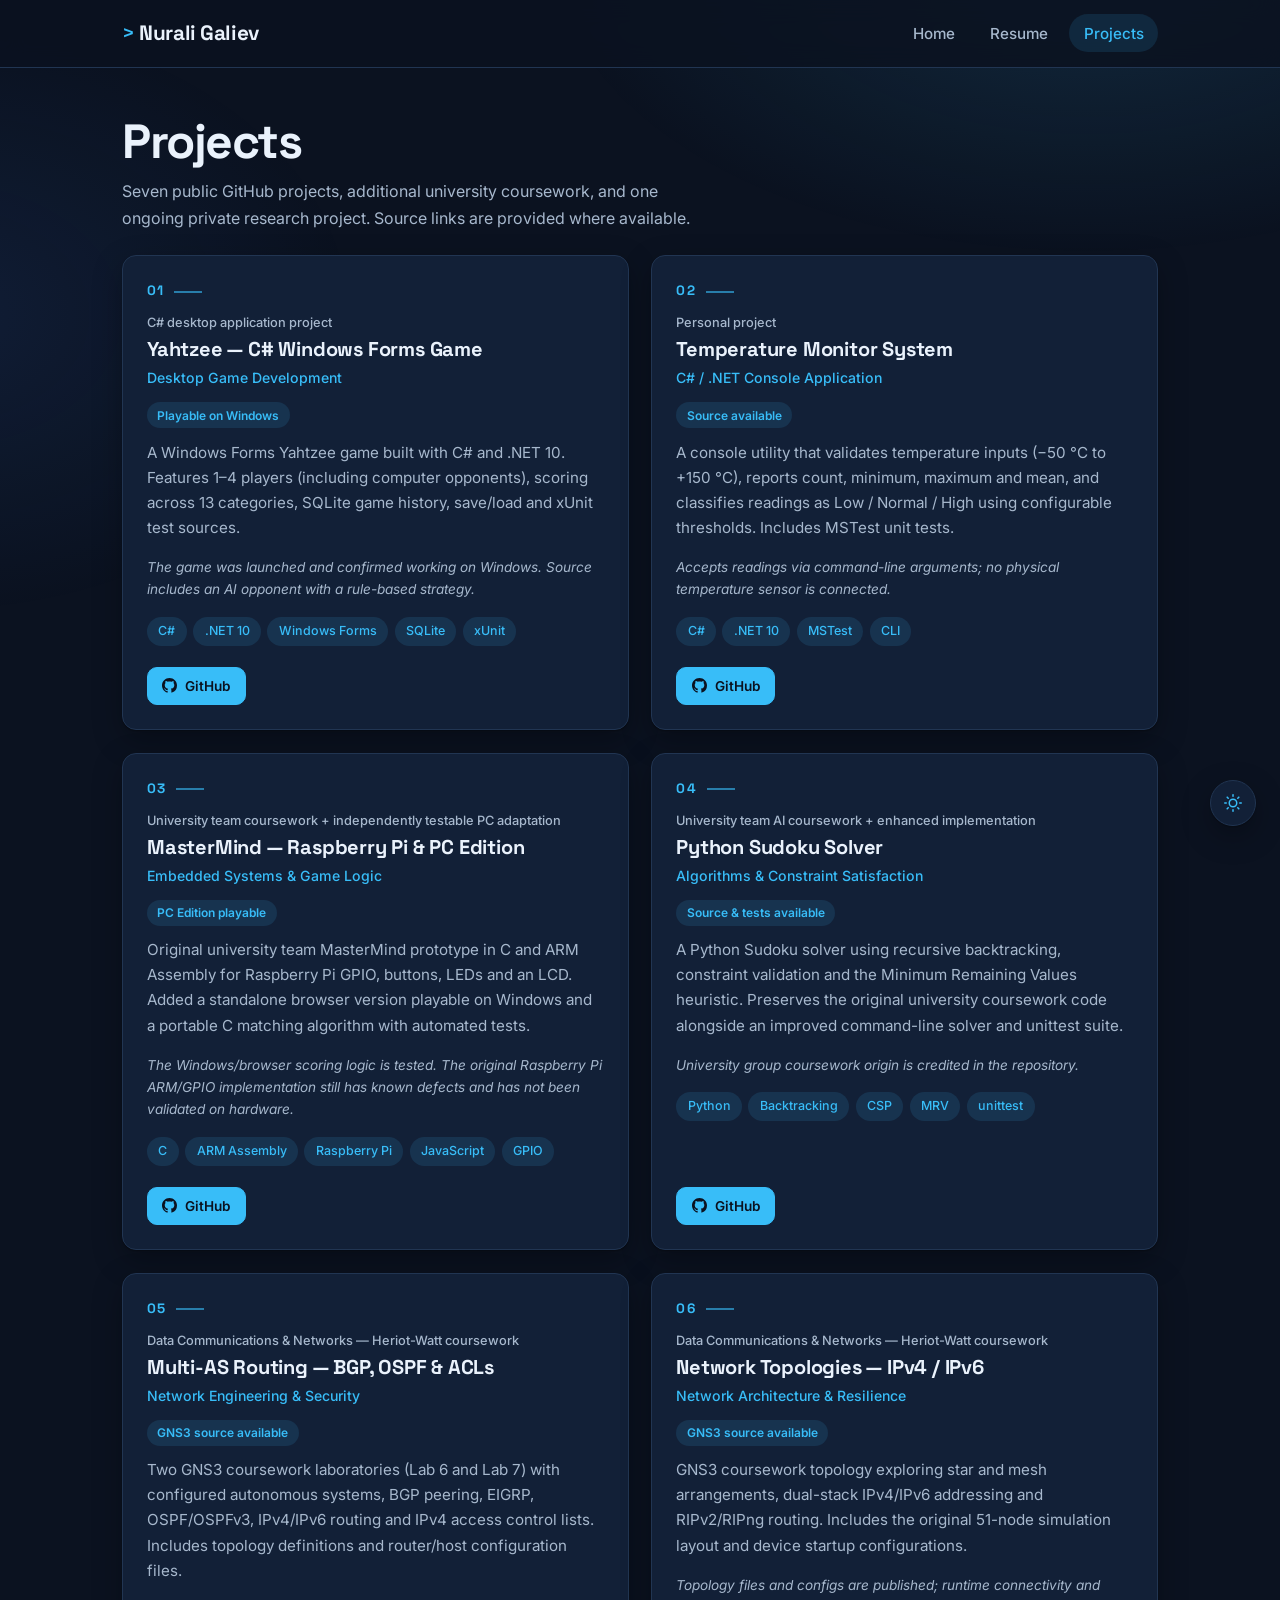
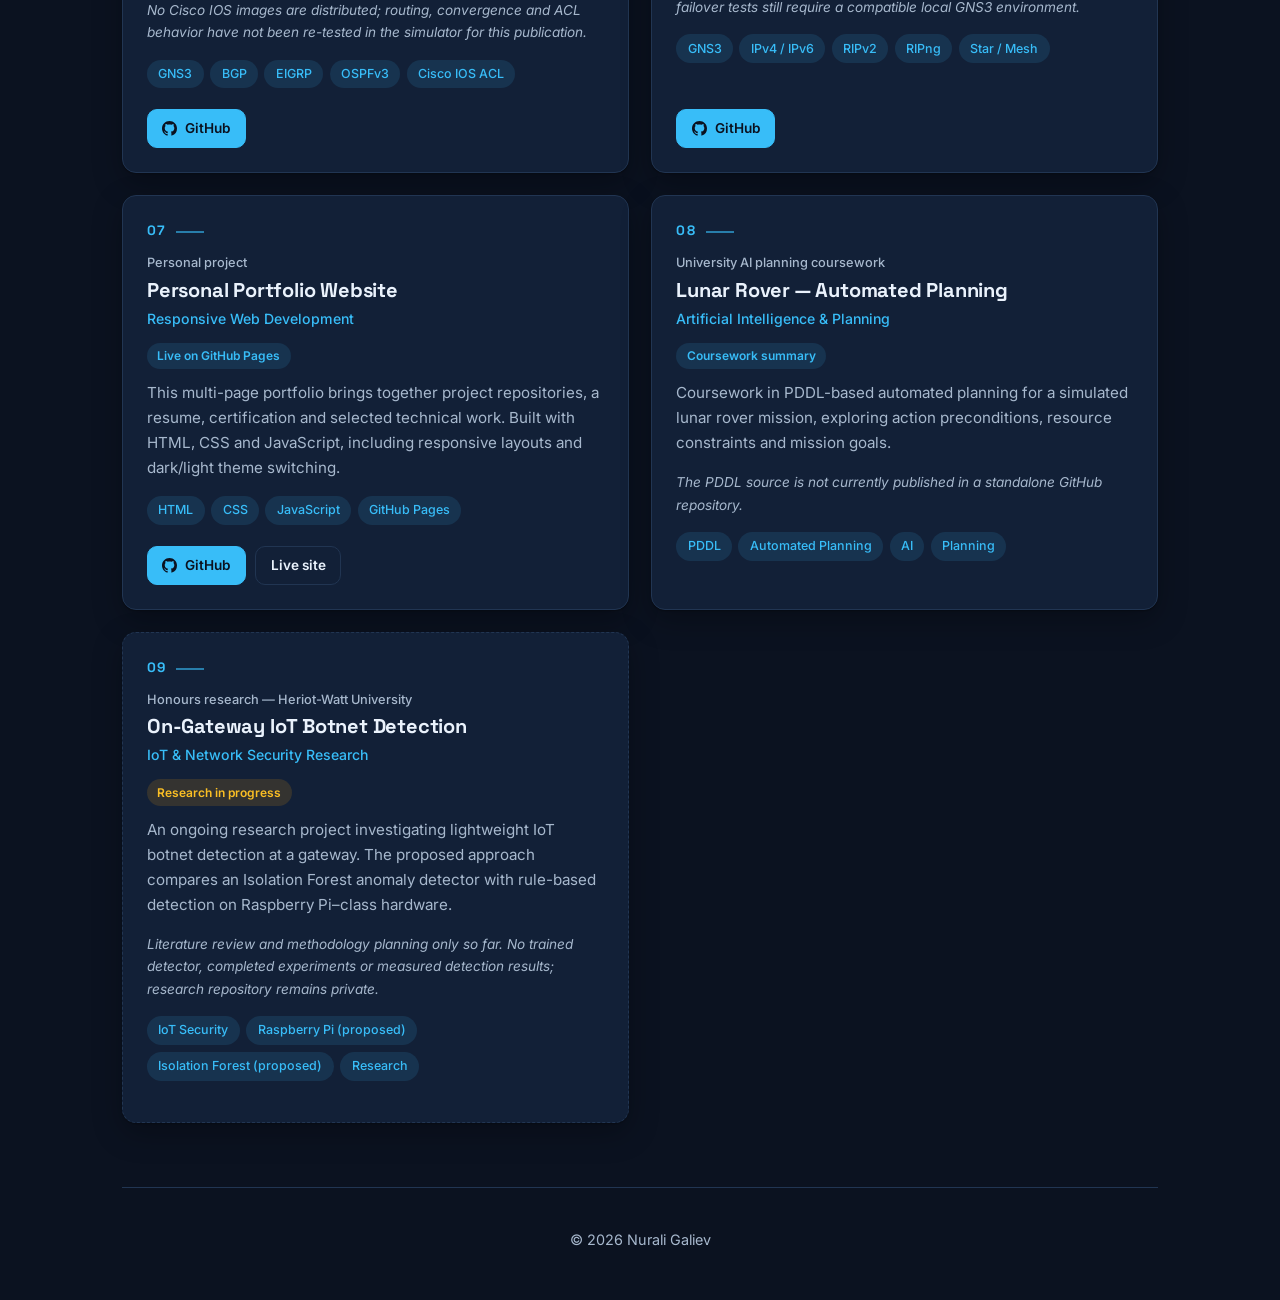
==== commit 7263c9d5: "Publish Modern Tech portfolio with updated projects" ====
--- a/projects/index.html
+++ b/projects/index.html
@@ -5,7 +5,7 @@
     <meta name="viewport" content="width=device-width, initial-scale=1.0">
     <meta property="og:title" content="Projects | Nurali Galiev">
     <meta property="og:description" content="Technical and Systems Engineering Projects by Nurali Galiev.">
-    <meta property="og:url" content="https://Kore-net2.github.io/projects">
+    <meta property="og:url" content="https://kore-net2.github.io/portfolio/projects/">
     <meta property="og:type" content="website">
     <title>Projects | Nurali Galiev</title>
 
@@ -15,7 +15,7 @@
 
     <link rel="preconnect" href="https://fonts.googleapis.com">
     <link rel="preconnect" href="https://fonts.gstatic.com" crossorigin>
-    <link href="https://fonts.googleapis.com/css2?family=Cormorant+Garamond:wght@400;600&family=Work+Sans:wght@300;400;500;600&display=swap" rel="stylesheet">
+    <link href="https://fonts.googleapis.com/css2?family=Inter:wght@400;500;600&family=Space+Grotesk:wght@500;600;700&display=swap" rel="stylesheet">
 
     <link rel="stylesheet" href="../assets/css/main.css">
     <link rel="stylesheet" href="../assets/css/projects.css">
@@ -33,11 +33,11 @@
 
     <nav>
         <div class="nav-content">
-            <a href="/" class="nav-logo">Nurali Galiev</a>
+            <a href="../index.html" class="nav-logo">Nurali Galiev</a>
             <div class="nav-links">
-                <a href="/">Home</a>
-                <a href="/resume">Resume</a>
-                <a href="/projects" class="active">Projects</a>
+                <a href="../index.html">Home</a>
+                <a href="../resume/index.html">Resume</a>
+                <a href="../projects/index.html" class="active">Projects</a>
             </div>
         </div>
     </nav>
@@ -46,113 +46,198 @@
 
         <div class="proj-header">
             <h1>Projects</h1>
+            <p class="proj-intro">Seven public GitHub projects, additional university coursework, and one ongoing private research project. Source links are provided where available.</p>
         </div>
 
         <div class="proj-list">
 
-            <!-- Project 01: Multi-AS BGP & Hybrid Routing -->
-            <div class="proj-entry">
+            <article class="proj-entry">
                 <div class="proj-number">01</div>
                 <div class="proj-content">
-                    <div class="proj-date">Data Communications & Networks — HWU</div>
-                    <h3 class="proj-title">Multi-AS Enterprise Core & Inter-Domain BGP Routing</h3>
-                    <div class="proj-type">Enterprise Network Architecture & Security</div>
-                    <p class="proj-desc">Engineered a multi-domain Autonomous System (AS100 & AS200) environment in GNS3. Configured eBGP and BGPv6 peering across border routers, established dynamic redistribution with EIGRP/OSPFv3, and enforced security filtering using Cisco IOS Firewall IPv4 ACLs and packet capture validation in Wireshark.</p>
-                    <div class="proj-tags">
-                        <span class="tag">eBGP / BGPv6</span>
-                        <span class="tag">OSPFv3 & EIGRP</span>
-                        <span class="tag">Cisco IOS Firewall</span>
-                        <span class="tag">Wireshark</span>
-                        <span class="tag">GNS3</span>
-                    </div>
-                    <div class="proj-links">
-                        <a href="https://github.com/Kore-net2" class="proj-link" target="_blank">
-                            <svg viewBox="0 0 16 16" fill="none" xmlns="http://www.w3.org/2000/svg">
-                                <path d="M8 0C3.58 0 0 3.58 0 8c0 3.54 2.29 6.53 5.47 7.59.4.07.55-.17.55-.38 0-.19-.01-.82-.01-1.49-2.01.37-2.53-.49-2.69-.94-.09-.23-.48-.94-.82-1.13-.28-.15-.68-.52-.01-.53.63-.01 1.08.58 1.23.82.72 1.21 1.87.87 2.33.66.07-.52.28-.87.51-1.07-1.78-.2-3.64-.89-3.64-3.95 0-.87.31-1.59.82-2.15-.08-.2-.36-1.02.08-2.12 0 0 .67-.21 2.2.82.64-.18 1.32-.27 2-.27.68 0 1.36.09 2 .27 1.53-1.04 2.2-.82 2.2-.82.44 1.1.16 1.92.08 2.12.51.56.82 1.27.82 2.15 0 3.07-1.87 3.75-3.65 3.95.29.25.54.73.54 1.48 0 1.07-.01 1.93-.01 2.2 0 .21.15.46.55.38A8.013 8.013 0 0016 8c0-4.42-3.58-8-8-8z" fill="currentColor"/>
-                            </svg>
-                            GitHub
-                        </a>
-                    </div>
-                </div>
-            </div>
-
-            <!-- Project 02: Resilient Network Topologies & Dual-Stack -->
-            <div class="proj-entry">
+                    <div class="proj-date">C# desktop application project</div>
+                    <h3 class="proj-title">Yahtzee — C# Windows Forms Game</h3>
+                    <div class="proj-type">Desktop Game Development</div>
+                    <span class="proj-status">Playable on Windows</span>
+                    <p class="proj-desc">A Windows Forms Yahtzee game built with C# and .NET 10. Features 1–4 players (including computer opponents), scoring across 13 categories, SQLite game history, save/load and xUnit test sources.</p>
+                    <p class="proj-note">The game was launched and confirmed working on Windows. Source includes an AI opponent with a rule-based strategy.</p>
+                    <div class="proj-tags">
+                        <span class="tag">C#</span>
+                        <span class="tag">.NET 10</span>
+                        <span class="tag">Windows Forms</span>
+                        <span class="tag">SQLite</span>
+                        <span class="tag">xUnit</span>
+                    </div>
+                    <div class="proj-links">
+                        <a href="https://github.com/Kore-net2/Yahtzee-Game-CSharp" class="proj-link" target="_blank" rel="noopener noreferrer" aria-label="View Yahtzee — C# Windows Forms Game source on GitHub"><svg viewBox="0 0 16 16" fill="none" xmlns="http://www.w3.org/2000/svg" aria-hidden="true"><path d="M8 0C3.58 0 0 3.58 0 8c0 3.54 2.29 6.53 5.47 7.59.4.07.55-.17.55-.38 0-.19-.01-.82-.01-1.49-2.01.37-2.53-.49-2.69-.94-.09-.23-.48-.94-.82-1.13-.28-.15-.68-.52-.01-.53.63-.01 1.08.58 1.23.82.72 1.21 1.87.87 2.33.66.07-.52.28-.87.51-1.07-1.78-.2-3.64-.89-3.64-3.95 0-.87.31-1.59.82-2.15-.08-.2-.36-1.02.08-2.12 0 0 .67-.21 2.2.82.64-.18 1.32-.27 2-.27.68 0 1.36.09 2 .27 1.53-1.04 2.2-.82 2.2-.82.44 1.1.16 1.92.08 2.12.51.56.82 1.27.82 2.15 0 3.07-1.87 3.75-3.65 3.95.29.25.54.73.54 1.48 0 1.07-.01 1.93-.01 2.2 0 .21.15.46.55.38A8.013 8.013 0 0016 8c0-4.42-3.58-8-8-8z" fill="currentColor"/></svg> GitHub</a>
+                    </div>
+                </div>
+            </article>
+
+            <article class="proj-entry">
                 <div class="proj-number">02</div>
                 <div class="proj-content">
-                    <div class="proj-date">Data Communications & Networks — HWU</div>
-                    <h3 class="proj-title">Resilient Network Topologies & IPv4/IPv6 Dual-Stack</h3>
-                    <div class="proj-type">Network Infrastructure & Fault Tolerance</div>
-                    <p class="proj-desc">Designed and analyzed Star and Partial Mesh network topologies accommodating 30+ hosts across 10 subnets. Configured dynamic RIPv2/RIPng routing to prove single-point-of-failure vulnerabilities and automated failover/convergence during core link disruptions.</p>
-                    <div class="proj-tags">
-                        <span class="tag">IPv4 / IPv6 Dual-Stack</span>
-                        <span class="tag">RIPv2 & RIPng</span>
-                        <span class="tag">Mesh Topology</span>
-                        <span class="tag">Fault Tolerance</span>
-                        <span class="tag">GNS3</span>
-                    </div>
-                    <div class="proj-links">
-                        <a href="https://github.com/Kore-net2" class="proj-link" target="_blank">
-                            <svg viewBox="0 0 16 16" fill="none" xmlns="http://www.w3.org/2000/svg">
-                                <path d="M8 0C3.58 0 0 3.58 0 8c0 3.54 2.29 6.53 5.47 7.59.4.07.55-.17.55-.38 0-.19-.01-.82-.01-1.49-2.01.37-2.53-.49-2.69-.94-.09-.23-.48-.94-.82-1.13-.28-.15-.68-.52-.01-.53.63-.01 1.08.58 1.23.82.72 1.21 1.87.87 2.33.66.07-.52.28-.87.51-1.07-1.78-.2-3.64-.89-3.64-3.95 0-.87.31-1.59.82-2.15-.08-.2-.36-1.02.08-2.12 0 0 .67-.21 2.2.82.64-.18 1.32-.27 2-.27.68 0 1.36.09 2 .27 1.53-1.04 2.2-.82 2.2-.82.44 1.1.16 1.92.08 2.12.51.56.82 1.27.82 2.15 0 3.07-1.87 3.75-3.65 3.95.29.25.54.73.54 1.48 0 1.07-.01 1.93-.01 2.2 0 .21.15.46.55.38A8.013 8.013 0 0016 8c0-4.42-3.58-8-8-8z" fill="currentColor"/>
-                            </svg>
-                            GitHub
-                        </a>
-                    </div>
-                </div>
-            </div>
-
-            <!-- Project 03: MasterMind on Raspberry Pi -->
-            <div class="proj-entry">
+                    <div class="proj-date">Personal project</div>
+                    <h3 class="proj-title">Temperature Monitor System</h3>
+                    <div class="proj-type">C# / .NET Console Application</div>
+                    <span class="proj-status">Source available</span>
+                    <p class="proj-desc">A console utility that validates temperature inputs (−50 °C to +150 °C), reports count, minimum, maximum and mean, and classifies readings as Low / Normal / High using configurable thresholds. Includes MSTest unit tests.</p>
+                    <p class="proj-note">Accepts readings via command-line arguments; no physical temperature sensor is connected.</p>
+                    <div class="proj-tags">
+                        <span class="tag">C#</span>
+                        <span class="tag">.NET 10</span>
+                        <span class="tag">MSTest</span>
+                        <span class="tag">CLI</span>
+                    </div>
+                    <div class="proj-links">
+                        <a href="https://github.com/Kore-net2/TemperatureMonitor" class="proj-link" target="_blank" rel="noopener noreferrer" aria-label="View Temperature Monitor System source on GitHub"><svg viewBox="0 0 16 16" fill="none" xmlns="http://www.w3.org/2000/svg" aria-hidden="true"><path d="M8 0C3.58 0 0 3.58 0 8c0 3.54 2.29 6.53 5.47 7.59.4.07.55-.17.55-.38 0-.19-.01-.82-.01-1.49-2.01.37-2.53-.49-2.69-.94-.09-.23-.48-.94-.82-1.13-.28-.15-.68-.52-.01-.53.63-.01 1.08.58 1.23.82.72 1.21 1.87.87 2.33.66.07-.52.28-.87.51-1.07-1.78-.2-3.64-.89-3.64-3.95 0-.87.31-1.59.82-2.15-.08-.2-.36-1.02.08-2.12 0 0 .67-.21 2.2.82.64-.18 1.32-.27 2-.27.68 0 1.36.09 2 .27 1.53-1.04 2.2-.82 2.2-.82.44 1.1.16 1.92.08 2.12.51.56.82 1.27.82 2.15 0 3.07-1.87 3.75-3.65 3.95.29.25.54.73.54 1.48 0 1.07-.01 1.93-.01 2.2 0 .21.15.46.55.38A8.013 8.013 0 0016 8c0-4.42-3.58-8-8-8z" fill="currentColor"/></svg> GitHub</a>
+                    </div>
+                </div>
+            </article>
+
+            <article class="proj-entry">
                 <div class="proj-number">03</div>
                 <div class="proj-content">
-                    <div class="proj-date">Coursework — Heriot-Watt</div>
-                    <h3 class="proj-title">MasterMind Game on Raspberry Pi 4</h3>
-                    <div class="proj-type">Systems Programming & Hardware Interfacing</div>
-                    <p class="proj-desc">Designed and implemented an interactive MasterMind code-breaking game using C and ARM Assembly on a Raspberry Pi 4. Built direct GPIO hardware integration for physical buttons, LEDs, and a 16x2 LCD display, featuring custom debouncing logic and optimized assembly subroutines for pattern matching.</p>
+                    <div class="proj-date">University team coursework + independently testable PC adaptation</div>
+                    <h3 class="proj-title">MasterMind — Raspberry Pi &amp; PC Edition</h3>
+                    <div class="proj-type">Embedded Systems &amp; Game Logic</div>
+                    <span class="proj-status">PC Edition playable</span>
+                    <p class="proj-desc">Original university team MasterMind prototype in C and ARM Assembly for Raspberry Pi GPIO, buttons, LEDs and an LCD. Added a standalone browser version playable on Windows and a portable C matching algorithm with automated tests.</p>
+                    <p class="proj-note">The Windows/browser scoring logic is tested. The original Raspberry Pi ARM/GPIO implementation still has known defects and has not been validated on hardware.</p>
                     <div class="proj-tags">
                         <span class="tag">C</span>
                         <span class="tag">ARM Assembly</span>
                         <span class="tag">Raspberry Pi</span>
-                        <span class="tag">GPIO / Hardware</span>
-                        <span class="tag">Embedded Systems</span>
-                    </div>
-                    <div class="proj-links">
-                        <a href="https://github.com/Kore-net2" class="proj-link" target="_blank">
-                            <svg viewBox="0 0 16 16" fill="none" xmlns="http://www.w3.org/2000/svg">
-                                <path d="M8 0C3.58 0 0 3.58 0 8c0 3.54 2.29 6.53 5.47 7.59.4.07.55-.17.55-.38 0-.19-.01-.82-.01-1.49-2.01.37-2.53-.49-2.69-.94-.09-.23-.48-.94-.82-1.13-.28-.15-.68-.52-.01-.53.63-.01 1.08.58 1.23.82.72 1.21 1.87.87 2.33.66.07-.52.28-.87.51-1.07-1.78-.2-3.64-.89-3.64-3.95 0-.87.31-1.59.82-2.15-.08-.2-.36-1.02.08-2.12 0 0 .67-.21 2.2.82.64-.18 1.32-.27 2-.27.68 0 1.36.09 2 .27 1.53-1.04 2.2-.82 2.2-.82.44 1.1.16 1.92.08 2.12.51.56.82 1.27.82 2.15 0 3.07-1.87 3.75-3.65 3.95.29.25.54.73.54 1.48 0 1.07-.01 1.93-.01 2.2 0 .21.15.46.55.38A8.013 8.013 0 0016 8c0-4.42-3.58-8-8-8z" fill="currentColor"/>
-                            </svg>
-                            GitHub
-                        </a>
-                    </div>
-                </div>
-            </div>
-
-            <!-- Project 04: AI Search & Automated Planning -->
-            <div class="proj-entry">
+                        <span class="tag">JavaScript</span>
+                        <span class="tag">GPIO</span>
+                    </div>
+                    <div class="proj-links">
+                        <a href="https://github.com/Kore-net2/RaspberryPi-MasterMind" class="proj-link" target="_blank" rel="noopener noreferrer" aria-label="View MasterMind — Raspberry Pi &amp; PC Edition source on GitHub"><svg viewBox="0 0 16 16" fill="none" xmlns="http://www.w3.org/2000/svg" aria-hidden="true"><path d="M8 0C3.58 0 0 3.58 0 8c0 3.54 2.29 6.53 5.47 7.59.4.07.55-.17.55-.38 0-.19-.01-.82-.01-1.49-2.01.37-2.53-.49-2.69-.94-.09-.23-.48-.94-.82-1.13-.28-.15-.68-.52-.01-.53.63-.01 1.08.58 1.23.82.72 1.21 1.87.87 2.33.66.07-.52.28-.87.51-1.07-1.78-.2-3.64-.89-3.64-3.95 0-.87.31-1.59.82-2.15-.08-.2-.36-1.02.08-2.12 0 0 .67-.21 2.2.82.64-.18 1.32-.27 2-.27.68 0 1.36.09 2 .27 1.53-1.04 2.2-.82 2.2-.82.44 1.1.16 1.92.08 2.12.51.56.82 1.27.82 2.15 0 3.07-1.87 3.75-3.65 3.95.29.25.54.73.54 1.48 0 1.07-.01 1.93-.01 2.2 0 .21.15.46.55.38A8.013 8.013 0 0016 8c0-4.42-3.58-8-8-8z" fill="currentColor"/></svg> GitHub</a>
+                    </div>
+                </div>
+            </article>
+
+            <article class="proj-entry">
                 <div class="proj-number">04</div>
                 <div class="proj-content">
-                    <div class="proj-date">Coursework — Heriot-Watt</div>
-                    <h3 class="proj-title">AI Search Algorithms & Automated Planning</h3>
-                    <div class="proj-type">Artificial Intelligence & Intelligent Agents</div>
-                    <p class="proj-desc">Developed a Constraint Satisfaction Problem (CSP) Sudoku solver using recursive backtracking with state pruning in Python. Additionally, modeled multi-agent lunar rover exploration missions in PDDL 2.1 using Fast-BFS planners, handling dynamic obstacle clearance and battery management constraints.</p>
+                    <div class="proj-date">University team AI coursework + enhanced implementation</div>
+                    <h3 class="proj-title">Python Sudoku Solver</h3>
+                    <div class="proj-type">Algorithms &amp; Constraint Satisfaction</div>
+                    <span class="proj-status">Source &amp; tests available</span>
+                    <p class="proj-desc">A Python Sudoku solver using recursive backtracking, constraint validation and the Minimum Remaining Values heuristic. Preserves the original university coursework code alongside an improved command-line solver and unittest suite.</p>
+                    <p class="proj-note">University group coursework origin is credited in the repository.</p>
                     <div class="proj-tags">
                         <span class="tag">Python</span>
-                        <span class="tag">Artificial Intelligence</span>
-                        <span class="tag">PDDL 2.1</span>
-                        <span class="tag">CSP / Backtracking</span>
+                        <span class="tag">Backtracking</span>
+                        <span class="tag">CSP</span>
+                        <span class="tag">MRV</span>
+                        <span class="tag">unittest</span>
+                    </div>
+                    <div class="proj-links">
+                        <a href="https://github.com/Kore-net2/Python-Sudoku-Solver" class="proj-link" target="_blank" rel="noopener noreferrer" aria-label="View Python Sudoku Solver source on GitHub"><svg viewBox="0 0 16 16" fill="none" xmlns="http://www.w3.org/2000/svg" aria-hidden="true"><path d="M8 0C3.58 0 0 3.58 0 8c0 3.54 2.29 6.53 5.47 7.59.4.07.55-.17.55-.38 0-.19-.01-.82-.01-1.49-2.01.37-2.53-.49-2.69-.94-.09-.23-.48-.94-.82-1.13-.28-.15-.68-.52-.01-.53.63-.01 1.08.58 1.23.82.72 1.21 1.87.87 2.33.66.07-.52.28-.87.51-1.07-1.78-.2-3.64-.89-3.64-3.95 0-.87.31-1.59.82-2.15-.08-.2-.36-1.02.08-2.12 0 0 .67-.21 2.2.82.64-.18 1.32-.27 2-.27.68 0 1.36.09 2 .27 1.53-1.04 2.2-.82 2.2-.82.44 1.1.16 1.92.08 2.12.51.56.82 1.27.82 2.15 0 3.07-1.87 3.75-3.65 3.95.29.25.54.73.54 1.48 0 1.07-.01 1.93-.01 2.2 0 .21.15.46.55.38A8.013 8.013 0 0016 8c0-4.42-3.58-8-8-8z" fill="currentColor"/></svg> GitHub</a>
+                    </div>
+                </div>
+            </article>
+
+            <article class="proj-entry">
+                <div class="proj-number">05</div>
+                <div class="proj-content">
+                    <div class="proj-date">Data Communications &amp; Networks — Heriot-Watt coursework</div>
+                    <h3 class="proj-title">Multi-AS Routing — BGP, OSPF &amp; ACLs</h3>
+                    <div class="proj-type">Network Engineering &amp; Security</div>
+                    <span class="proj-status">GNS3 source available</span>
+                    <p class="proj-desc">Two GNS3 coursework laboratories (Lab 6 and Lab 7) with configured autonomous systems, BGP peering, EIGRP, OSPF/OSPFv3, IPv4/IPv6 routing and IPv4 access control lists. Includes topology definitions and router/host configuration files.</p>
+                    <p class="proj-note">No Cisco IOS images are distributed; routing, convergence and ACL behavior have not been re-tested in the simulator for this publication.</p>
+                    <div class="proj-tags">
+                        <span class="tag">GNS3</span>
+                        <span class="tag">BGP</span>
+                        <span class="tag">EIGRP</span>
+                        <span class="tag">OSPFv3</span>
+                        <span class="tag">Cisco IOS ACL</span>
+                    </div>
+                    <div class="proj-links">
+                        <a href="https://github.com/Kore-net2/Multi-AS-BGP-Network" class="proj-link" target="_blank" rel="noopener noreferrer" aria-label="View Multi-AS Routing — BGP, OSPF &amp; ACLs source on GitHub"><svg viewBox="0 0 16 16" fill="none" xmlns="http://www.w3.org/2000/svg" aria-hidden="true"><path d="M8 0C3.58 0 0 3.58 0 8c0 3.54 2.29 6.53 5.47 7.59.4.07.55-.17.55-.38 0-.19-.01-.82-.01-1.49-2.01.37-2.53-.49-2.69-.94-.09-.23-.48-.94-.82-1.13-.28-.15-.68-.52-.01-.53.63-.01 1.08.58 1.23.82.72 1.21 1.87.87 2.33.66.07-.52.28-.87.51-1.07-1.78-.2-3.64-.89-3.64-3.95 0-.87.31-1.59.82-2.15-.08-.2-.36-1.02.08-2.12 0 0 .67-.21 2.2.82.64-.18 1.32-.27 2-.27.68 0 1.36.09 2 .27 1.53-1.04 2.2-.82 2.2-.82.44 1.1.16 1.92.08 2.12.51.56.82 1.27.82 2.15 0 3.07-1.87 3.75-3.65 3.95.29.25.54.73.54 1.48 0 1.07-.01 1.93-.01 2.2 0 .21.15.46.55.38A8.013 8.013 0 0016 8c0-4.42-3.58-8-8-8z" fill="currentColor"/></svg> GitHub</a>
+                    </div>
+                </div>
+            </article>
+
+            <article class="proj-entry">
+                <div class="proj-number">06</div>
+                <div class="proj-content">
+                    <div class="proj-date">Data Communications &amp; Networks — Heriot-Watt coursework</div>
+                    <h3 class="proj-title">Network Topologies — IPv4 / IPv6</h3>
+                    <div class="proj-type">Network Architecture &amp; Resilience</div>
+                    <span class="proj-status">GNS3 source available</span>
+                    <p class="proj-desc">GNS3 coursework topology exploring star and mesh arrangements, dual-stack IPv4/IPv6 addressing and RIPv2/RIPng routing. Includes the original 51-node simulation layout and device startup configurations.</p>
+                    <p class="proj-note">Topology files and configs are published; runtime connectivity and failover tests still require a compatible local GNS3 environment.</p>
+                    <div class="proj-tags">
+                        <span class="tag">GNS3</span>
+                        <span class="tag">IPv4 / IPv6</span>
+                        <span class="tag">RIPv2</span>
+                        <span class="tag">RIPng</span>
+                        <span class="tag">Star / Mesh</span>
+                    </div>
+                    <div class="proj-links">
+                        <a href="https://github.com/Kore-net2/Network-Topologies-GNS3" class="proj-link" target="_blank" rel="noopener noreferrer" aria-label="View Network Topologies — IPv4 / IPv6 source on GitHub"><svg viewBox="0 0 16 16" fill="none" xmlns="http://www.w3.org/2000/svg" aria-hidden="true"><path d="M8 0C3.58 0 0 3.58 0 8c0 3.54 2.29 6.53 5.47 7.59.4.07.55-.17.55-.38 0-.19-.01-.82-.01-1.49-2.01.37-2.53-.49-2.69-.94-.09-.23-.48-.94-.82-1.13-.28-.15-.68-.52-.01-.53.63-.01 1.08.58 1.23.82.72 1.21 1.87.87 2.33.66.07-.52.28-.87.51-1.07-1.78-.2-3.64-.89-3.64-3.95 0-.87.31-1.59.82-2.15-.08-.2-.36-1.02.08-2.12 0 0 .67-.21 2.2.82.64-.18 1.32-.27 2-.27.68 0 1.36.09 2 .27 1.53-1.04 2.2-.82 2.2-.82.44 1.1.16 1.92.08 2.12.51.56.82 1.27.82 2.15 0 3.07-1.87 3.75-3.65 3.95.29.25.54.73.54 1.48 0 1.07-.01 1.93-.01 2.2 0 .21.15.46.55.38A8.013 8.013 0 0016 8c0-4.42-3.58-8-8-8z" fill="currentColor"/></svg> GitHub</a>
+                    </div>
+                </div>
+            </article>
+
+            <article class="proj-entry">
+                <div class="proj-number">07</div>
+                <div class="proj-content">
+                    <div class="proj-date">Personal project</div>
+                    <h3 class="proj-title">Personal Portfolio Website</h3>
+                    <div class="proj-type">Responsive Web Development</div>
+                    <span class="proj-status">Live on GitHub Pages</span>
+                    <p class="proj-desc">This multi-page portfolio brings together project repositories, a resume, certification and selected technical work. Built with HTML, CSS and JavaScript, including responsive layouts and dark/light theme switching.</p>
+                    <div class="proj-tags">
+                        <span class="tag">HTML</span>
+                        <span class="tag">CSS</span>
+                        <span class="tag">JavaScript</span>
+                        <span class="tag">GitHub Pages</span>
+                    </div>
+                    <div class="proj-links">
+                        <a href="https://github.com/Kore-net2/portfolio" class="proj-link" target="_blank" rel="noopener noreferrer" aria-label="View Personal Portfolio Website source on GitHub"><svg viewBox="0 0 16 16" fill="none" xmlns="http://www.w3.org/2000/svg" aria-hidden="true"><path d="M8 0C3.58 0 0 3.58 0 8c0 3.54 2.29 6.53 5.47 7.59.4.07.55-.17.55-.38 0-.19-.01-.82-.01-1.49-2.01.37-2.53-.49-2.69-.94-.09-.23-.48-.94-.82-1.13-.28-.15-.68-.52-.01-.53.63-.01 1.08.58 1.23.82.72 1.21 1.87.87 2.33.66.07-.52.28-.87.51-1.07-1.78-.2-3.64-.89-3.64-3.95 0-.87.31-1.59.82-2.15-.08-.2-.36-1.02.08-2.12 0 0 .67-.21 2.2.82.64-.18 1.32-.27 2-.27.68 0 1.36.09 2 .27 1.53-1.04 2.2-.82 2.2-.82.44 1.1.16 1.92.08 2.12.51.56.82 1.27.82 2.15 0 3.07-1.87 3.75-3.65 3.95.29.25.54.73.54 1.48 0 1.07-.01 1.93-.01 2.2 0 .21.15.46.55.38A8.013 8.013 0 0016 8c0-4.42-3.58-8-8-8z" fill="currentColor"/></svg> GitHub</a>
+                        <a href="https://kore-net2.github.io/portfolio/index.html" class="proj-link secondary" target="_blank" rel="noopener noreferrer">Live site</a>
+                    </div>
+                </div>
+            </article>
+
+            <article class="proj-entry">
+                <div class="proj-number">08</div>
+                <div class="proj-content">
+                    <div class="proj-date">University AI planning coursework</div>
+                    <h3 class="proj-title">Lunar Rover — Automated Planning</h3>
+                    <div class="proj-type">Artificial Intelligence &amp; Planning</div>
+                    <span class="proj-status">Coursework summary</span>
+                    <p class="proj-desc">Coursework in PDDL-based automated planning for a simulated lunar rover mission, exploring action preconditions, resource constraints and mission goals.</p>
+                    <p class="proj-note">The PDDL source is not currently published in a standalone GitHub repository.</p>
+                    <div class="proj-tags">
+                        <span class="tag">PDDL</span>
                         <span class="tag">Automated Planning</span>
-                    </div>
-                    <div class="proj-links">
-                        <a href="https://github.com/Kore-net2" class="proj-link" target="_blank">
-                            <svg viewBox="0 0 16 16" fill="none" xmlns="http://www.w3.org/2000/svg">
-                                <path d="M8 0C3.58 0 0 3.58 0 8c0 3.54 2.29 6.53 5.47 7.59.4.07.55-.17.55-.38 0-.19-.01-.82-.01-1.49-2.01.37-2.53-.49-2.69-.94-.09-.23-.48-.94-.82-1.13-.28-.15-.68-.52-.01-.53.63-.01 1.08.58 1.23.82.72 1.21 1.87.87 2.33.66.07-.52.28-.87.51-1.07-1.78-.2-3.64-.89-3.64-3.95 0-.87.31-1.59.82-2.15-.08-.2-.36-1.02.08-2.12 0 0 .67-.21 2.2.82.64-.18 1.32-.27 2-.27.68 0 1.36.09 2 .27 1.53-1.04 2.2-.82 2.2-.82.44 1.1.16 1.92.08 2.12.51.56.82 1.27.82 2.15 0 3.07-1.87 3.75-3.65 3.95.29.25.54.73.54 1.48 0 1.07-.01 1.93-.01 2.2 0 .21.15.46.55.38A8.013 8.013 0 0016 8c0-4.42-3.58-8-8-8z" fill="currentColor"/>
-                            </svg>
-                            GitHub
-                        </a>
-                    </div>
-                </div>
-            </div>
+                        <span class="tag">AI</span>
+                        <span class="tag">Planning</span>
+                    </div>
+                </div>
+            </article>
+
+            <article class="proj-entry research">
+                <div class="proj-number">09</div>
+                <div class="proj-content">
+                    <div class="proj-date">Honours research — Heriot-Watt University</div>
+                    <h3 class="proj-title">On-Gateway IoT Botnet Detection</h3>
+                    <div class="proj-type">IoT &amp; Network Security Research</div>
+                    <span class="proj-status progress">Research in progress</span>
+                    <p class="proj-desc">An ongoing research project investigating lightweight IoT botnet detection at a gateway. The proposed approach compares an Isolation Forest anomaly detector with rule-based detection on Raspberry Pi–class hardware.</p>
+                    <p class="proj-note">Literature review and methodology planning only so far. No trained detector, completed experiments or measured detection results; research repository remains private.</p>
+                    <div class="proj-tags">
+                        <span class="tag">IoT Security</span>
+                        <span class="tag">Raspberry Pi (proposed)</span>
+                        <span class="tag">Isolation Forest (proposed)</span>
+                        <span class="tag">Research</span>
+                    </div>
+                </div>
+            </article>
 
         </div>
 
--- a/assets/css/main.css
+++ b/assets/css/main.css
@@ -1,97 +1,109 @@
 /* ============================================
-   CSS VARIABLES & ROOT STYLES
+   MODERN TECH — shared tokens, base, nav, controls
+   Dark (default) = body.dark-mode ; light = :root values
    ============================================ */
 :root {
-    --wine: #7d1e3e;
-    --wine-light: #9d3a5a;
-    --wine-dark: #5a1529;
-    --cream: #faf8f5;
-    --charcoal: #2a2a2a;
-    --gray: #6a6a6a;
-    --light-gray: #e8e6e3;
-    scroll-behavior: smooth;
-}
-
-/* ============================================
-   RESET & BASE STYLES
-   ============================================ */
-* {
-    margin: 0;
-    padding: 0;
-    box-sizing: border-box;
-}
-
-html {
-    scroll-behavior: smooth;
-}
+    --bg: #F4F8FC;
+    --bg-2: #E9F0F8;
+    --surface: #FFFFFF;
+    --surface-2: #F0F5FA;
+    --text: #0B1220;
+    --muted: #4A5D75;
+    --border: #D5E0EC;
+    --accent: #0369A1;          /* text/links on light */
+    --accent-soft: rgba(3, 105, 161, 0.10);
+    --btn-bg: #0369A1;
+    --btn-text: #FFFFFF;
+    --btn-hover: #075985;
+    --glow-1: rgba(56, 189, 248, 0.20);
+    --glow-2: rgba(37, 99, 235, 0.10);
+    --shadow: 0 1px 2px rgba(11, 18, 32, 0.05), 0 8px 24px rgba(11, 18, 32, 0.06);
+    --nav-bg: rgba(244, 248, 252, 0.88);
+    --font-head: 'Space Grotesk', 'Segoe UI', system-ui, -apple-system, sans-serif;
+    --font-body: 'Inter', 'Segoe UI', system-ui, -apple-system, Roboto, Arial, sans-serif;
+    --radius: 14px;
+    --wrap: 1100px;
+    color-scheme: light;
+}
+
+body.dark-mode {
+    --bg: #0B1220;
+    --bg-2: #0E1829;
+    --surface: #122037;
+    --surface-2: #16284399;
+    --text: #EAF2FC;
+    --muted: #A7B8CD;
+    --border: #213552;
+    --accent: #38BDF8;
+    --accent-soft: rgba(56, 189, 248, 0.12);
+    --btn-bg: #38BDF8;
+    --btn-text: #0B1220;
+    --btn-hover: #7DD3FC;
+    --glow-1: rgba(56, 189, 248, 0.14);
+    --glow-2: rgba(59, 130, 246, 0.10);
+    --shadow: 0 1px 2px rgba(0, 0, 0, 0.3), 0 10px 30px rgba(0, 0, 0, 0.28);
+    --nav-bg: rgba(11, 18, 32, 0.85);
+    color-scheme: dark;
+}
+
+* { margin: 0; padding: 0; box-sizing: border-box; }
+
+html { scroll-behavior: smooth; }
 
 body {
-    font-family: 'Work Sans', sans-serif;
-    background: linear-gradient(135deg, var(--cream) 0%, #f5f2ed 100%);
-    color: var(--charcoal);
-    line-height: 1.7;
+    font-family: var(--font-body);
+    background: var(--bg);
+    color: var(--text);
+    line-height: 1.65;
     overflow-x: hidden;
     position: relative;
-    cursor: default;
-}
-
-a, button {
-    cursor: pointer;
-}
-
-/* Subtle texture overlay */
+    padding-top: 76px;
+    -webkit-font-smoothing: antialiased;
+    transition: background-color 0.3s ease, color 0.3s ease;
+}
+
+/* Soft tech gradient (replaces the old grid pattern) */
 body::before {
     content: '';
     position: fixed;
-    top: 0;
-    left: 0;
-    width: 100%;
-    height: 100%;
-    background-image: 
-        repeating-linear-gradient(
-            0deg,
-            transparent,
-            transparent 2px,
-            rgba(0, 0, 0, 0.01) 2px,
-            rgba(0, 0, 0, 0.01) 4px
-        ),
-        repeating-linear-gradient(
-            90deg,
-            transparent,
-            transparent 2px,
-            rgba(0, 0, 0, 0.01) 2px,
-            rgba(0, 0, 0, 0.01) 4px
-        );
+    inset: 0;
+    background:
+        radial-gradient(900px 500px at 85% -5%, var(--glow-1), transparent 60%),
+        radial-gradient(700px 500px at -5% 35%, var(--glow-2), transparent 60%);
     pointer-events: none;
-    z-index: 1;
-}
-
-.container {
+    z-index: 0;
+}
+
+a, button { cursor: pointer; }
+
+a:focus-visible, button:focus-visible {
+    outline: 2px solid var(--accent);
+    outline-offset: 3px;
+    border-radius: 6px;
+}
+
+.container, .projects-wrap, .resume-wrap {
     position: relative;
     z-index: 2;
-    max-width: 1100px;
+    max-width: var(--wrap);
     margin: 0 auto;
     padding: 0 2rem;
 }
 
-/* ============================================
-   NAVIGATION
-   ============================================ */
+/* ---------- Navigation ---------- */
 nav {
     position: fixed;
-    top: 0;
-    left: 0;
-    right: 0;
-    background: rgba(250, 248, 245, 0.95);
-    backdrop-filter: blur(10px);
-    border-bottom: 1px solid var(--light-gray);
+    top: 0; left: 0; right: 0;
+    background: var(--nav-bg);
+    -webkit-backdrop-filter: blur(12px);
+    backdrop-filter: blur(12px);
+    border-bottom: 1px solid var(--border);
     z-index: 1000;
-    padding: 1rem 0;
-    box-shadow: 0 2px 8px rgba(0, 0, 0, 0.02);
+    padding: 0.9rem 0;
 }
 
 .nav-content {
-    max-width: 1100px;
+    max-width: var(--wrap);
     margin: 0 auto;
     padding: 0 2rem;
     display: flex;
@@ -100,481 +112,166 @@
 }
 
 .nav-logo {
-    font-family: 'Cormorant Garamond', serif;
-    font-size: 1.5rem;
-    font-weight: 600;
-    color: var(--wine);
+    font-family: var(--font-head);
+    font-size: 1.3rem;
+    font-weight: 700;
+    color: var(--text);
     text-decoration: none;
-    transition: all 0.3s ease;
-    letter-spacing: -0.3px;
-}
-
-.nav-logo:hover {
-    color: var(--wine-dark);
-    transform: translateY(-1px);
-}
-
-.nav-links {
-    display: flex;
-    gap: 2rem;
-    align-items: center;
-}
+    letter-spacing: -0.02em;
+}
+.nav-logo::before { content: '> '; color: var(--accent); font-weight: 500; }
+.nav-logo:hover { color: var(--accent); }
+
+.nav-links { display: flex; gap: 0.4rem; align-items: center; }
 
 .nav-links a {
-    color: var(--charcoal);
+    color: var(--muted);
     text-decoration: none;
-    font-weight: 400;
-    transition: all 0.3s ease;
-    position: relative;
-    padding: 0.25rem 0;
-}
-
-.nav-links a::after {
-    content: '';
-    position: absolute;
-    bottom: 0;
-    left: 0;
-    width: 0;
-    height: 2px;
-    background: var(--wine);
-    transition: width 0.3s cubic-bezier(0.4, 0, 0.2, 1);
-}
-
-.nav-links a:hover::after,
-.nav-links a.active::after {
-    width: 100%;
-}
-
-.nav-links a:hover {
-    color: var(--wine);
-}
-
-.nav-links a.active {
-    color: var(--wine);
     font-weight: 500;
-}
-
-/* ============================================
-   SCROLL PROGRESS INDICATOR
-   ============================================ */
+    font-size: 0.95rem;
+    padding: 0.4rem 0.9rem;
+    border-radius: 999px;
+    transition: color 0.2s ease, background-color 0.2s ease;
+}
+.nav-links a:hover { color: var(--text); background: var(--accent-soft); }
+.nav-links a.active { color: var(--accent); background: var(--accent-soft); }
+
+/* ---------- Scroll progress / loader ---------- */
 .scroll-progress {
-    position: fixed;
-    top: 0;
-    left: 0;
-    width: 0%;
-    height: 3px;
-    background: linear-gradient(90deg, var(--wine), var(--wine-light));
+    position: fixed; top: 0; left: 0;
+    width: 0%; height: 3px;
+    background: linear-gradient(90deg, #38BDF8, #2563EB);
     z-index: 9999;
-    transition: width 0.1s ease;
-    box-shadow: 0 1px 3px rgba(125, 30, 62, 0.3);
-}
-
-/* ============================================
-   BACK TO TOP BUTTON
-   ============================================ */
-.back-to-top {
-    position: fixed;
-    bottom: 2rem;
-    right: 2rem;
-    width: 50px;
-    height: 50px;
-    background: var(--wine);
-    color: white;
-    border: none;
-    border-radius: 50%;
-    cursor: pointer;
-    display: flex;
-    align-items: center;
-    justify-content: center;
-    font-size: 1.5rem;
-    opacity: 0;
-    visibility: hidden;
-    transform: translateY(20px);
-    transition: all 0.3s cubic-bezier(0.4, 0, 0.2, 1);
-    z-index: 1000;
-    box-shadow: 0 4px 12px rgba(125, 30, 62, 0.3);
-}
-
-.back-to-top.visible {
-    opacity: 1;
-    visibility: visible;
-    transform: translateY(0);
-}
-
-.back-to-top:hover {
-    background: var(--wine-dark);
-    transform: translateY(-3px);
-    box-shadow: 0 6px 16px rgba(125, 30, 62, 0.4);
-}
-
-.back-to-top:active {
-    transform: translateY(-1px);
-}
-
-/* ============================================
-   PAGE LOADER
-   ============================================ */
+}
+
 .page-loader {
-    position: fixed;
-    top: 0;
-    left: 0;
-    width: 100%;
-    height: 100%;
-    background: var(--cream);
-    display: flex;
-    align-items: center;
-    justify-content: center;
+    position: fixed; inset: 0;
+    background: var(--bg);
+    display: flex; align-items: center; justify-content: center;
     z-index: 10000;
     transition: opacity 0.5s ease, visibility 0.5s ease;
 }
-
-.page-loader.hidden {
-    opacity: 0;
-    visibility: hidden;
-}
-
-.loader-content {
-    text-align: center;
-}
-
+.page-loader.hidden { opacity: 0; visibility: hidden; }
+.loader-content { text-align: center; }
 .loader-spinner {
-    width: 50px;
-    height: 50px;
-    border: 3px solid var(--light-gray);
-    border-top-color: var(--wine);
+    width: 44px; height: 44px;
+    border: 3px solid var(--border);
+    border-top-color: var(--accent);
     border-radius: 50%;
-    animation: spin 1s linear infinite;
+    animation: spin 0.9s linear infinite;
     margin: 0 auto 1rem;
 }
-
 .loader-text {
-    font-family: 'Cormorant Garamond', serif;
-    font-size: 1.2rem;
-    color: var(--wine);
-    letter-spacing: 2px;
+    font-family: var(--font-head);
+    font-size: 1rem;
+    color: var(--accent);
+    letter-spacing: 3px;
+    text-transform: uppercase;
+}
+@keyframes spin { to { transform: rotate(360deg); } }
+
+/* ---------- Floating buttons ---------- */
+.back-to-top, .dark-mode-toggle {
+    position: fixed;
+    right: 1.5rem;
+    width: 46px; height: 46px;
+    border-radius: 50%;
+    display: flex; align-items: center; justify-content: center;
+    z-index: 1000;
+    transition: transform 0.2s ease, background-color 0.2s ease, color 0.2s ease, opacity 0.3s ease;
+}
+.back-to-top {
+    bottom: 1.5rem;
+    background: var(--btn-bg);
+    color: var(--btn-text);
+    border: none;
+    font-size: 1.3rem;
+    opacity: 0; visibility: hidden;
+    transform: translateY(16px);
+    box-shadow: var(--shadow);
+}
+.back-to-top.visible { opacity: 1; visibility: visible; transform: translateY(0); }
+.back-to-top:hover { background: var(--btn-hover); }
+
+.dark-mode-toggle {
+    bottom: 4.6rem;
+    background: var(--surface);
+    color: var(--accent);
+    border: 1px solid var(--border);
+    box-shadow: var(--shadow);
+}
+.dark-mode-toggle:hover { background: var(--accent); color: var(--btn-text); transform: translateY(-2px); }
+.dark-mode-toggle svg { pointer-events: none; }
+
+/* ---------- Shared components ---------- */
+.tag {
+    display: inline-block;
+    font-size: 0.78rem;
     font-weight: 500;
-}
-
-@keyframes spin {
-    to {
-        transform: rotate(360deg);
-    }
-}
-
-/* ============================================
-   FOOTER
-   ============================================ */
+    padding: 0.2rem 0.65rem;
+    border-radius: 999px;
+    background: var(--accent-soft);
+    color: var(--accent);
+    border: 1px solid transparent;
+}
+
 footer {
     text-align: center;
-    padding: 3rem 0 2rem;
-    color: var(--gray);
+    padding: 2.5rem 0 2rem;
+    color: var(--muted);
     font-size: 0.9rem;
     margin-top: 4rem;
-    border-top: 1px solid var(--light-gray);
-}
-
-/* ============================================
-   ANIMATIONS
-   ============================================ */
-@keyframes fadeIn {
-    from {
-        opacity: 0;
-        transform: translateY(20px);
-    }
-    to {
-        opacity: 1;
-        transform: translateY(0);
-    }
-}
-
-@keyframes slideInCard {
-    from {
-        opacity: 0;
-        transform: translateY(30px);
-    }
-    to {
-        opacity: 1;
-        transform: translateY(0);
-    }
-}
-
-/* ============================================
-   RESPONSIVE DESIGN
-   ============================================ */
+    border-top: 1px solid var(--border);
+}
+
+.btn, .contact-links a, .download-btn, .proj-link, .cta-link {
+    display: inline-flex;
+    align-items: center;
+    gap: 0.5rem;
+    text-decoration: none;
+    font-weight: 600;
+    font-size: 0.92rem;
+    padding: 0.6rem 1.1rem;
+    border-radius: 10px;
+    border: 1px solid var(--btn-bg);
+    background: var(--btn-bg);
+    color: var(--btn-text);
+    transition: background-color 0.2s ease, transform 0.2s ease, border-color 0.2s ease, color 0.2s ease;
+}
+.btn:hover, .contact-links a:hover, .download-btn:hover, .proj-link:hover, .cta-link:hover {
+    background: var(--btn-hover);
+    border-color: var(--btn-hover);
+    transform: translateY(-1px);
+}
+.btn-secondary, .cta-link.secondary, .proj-link.secondary {
+    background: transparent;
+    color: var(--text);
+    border-color: var(--border);
+}
+.btn-secondary:hover, .cta-link.secondary:hover, .proj-link.secondary:hover {
+    background: var(--accent-soft);
+    border-color: var(--accent);
+    color: var(--accent);
+}
+
+@keyframes fadeUp { from { opacity: 0; transform: translateY(14px); } to { opacity: 1; transform: none; } }
+
+@media (prefers-reduced-motion: reduce) {
+    html { scroll-behavior: auto; }
+    *, *::before, *::after { animation: none !important; transition: none !important; }
+}
+
+/* ---------- Responsive ---------- */
 @media (max-width: 768px) {
-    /* Smaller padding for mobile - just enough to clear the nav */
-    body {
-        padding-top: 75px;
-    }
-
-    nav {
-        padding: 0.75rem 0;
-    }
-
-    .nav-content {
-        flex-direction: column;
-        gap: 0.5rem;
-        padding: 0.5rem 1.5rem;
-    }
-
-    .nav-links {
-        gap: 1rem;
-    }
-
-    .nav-logo {
-        font-size: 1.3rem;
-    }
-
-    .nav-links a {
-        font-size: 0.95rem;
-    }
-
-    .container {
-        padding: 0 1.5rem;
-    }
-
-    .back-to-top {
-        bottom: 1.5rem;
-        right: 1.5rem;
-        width: 45px;
-        height: 45px;
-        font-size: 1.3rem;
-    }
-}
-
+    body { padding-top: 104px; }
+    nav { padding: 0.6rem 0; }
+    .nav-content { flex-direction: column; gap: 0.35rem; padding: 0.3rem 1.25rem; }
+    .container, .projects-wrap, .resume-wrap { padding: 0 1.25rem; }
+    .back-to-top, .dark-mode-toggle { right: 1rem; width: 42px; height: 42px; }
+    .back-to-top { bottom: 1rem; }
+    .dark-mode-toggle { bottom: 4rem; }
+}
 @media (max-width: 480px) {
-    /* Slightly more padding for very small screens */
-    body {
-        padding-top: 80px;
-    }
-
-    .container {
-        padding: 0 1rem;
-    }
-
-    .nav-content {
-        padding: 0.5rem 1rem;
-    }
-}
-/* ============================================
-   DARK MODE — append to bottom of main.css
-   ============================================ */
-
-body.dark-mode {
-    /* Wine tones stay recognisable but are slightly warmer/brighter */
-    --wine: #c43d5c;
-    --wine-light: #d9566f;
-    --wine-dark: #a82d4a;
-
-    /* Backgrounds: warm dark rather than cold black */
-    --cream: #1c1917;          /* warm near-black, mirrors the light cream tone */
-    --charcoal: #ede9e4;       /* light text, same warmth as light-mode charcoal */
-    --gray: #9a958e;           /* muted warm mid-tone */
-    --light-gray: #2c2825;     /* warm dark border/divider, mirrors light-gray */
-
-    background: linear-gradient(135deg, #1c1917 0%, #141210 100%);
-    color: #ede9e4;
-}
-
-/* Match the light-mode texture — same opacity, just lightened strands */
-body.dark-mode::before {
-    background-image: 
-        repeating-linear-gradient(
-            0deg,
-            transparent,
-            transparent 2px,
-            rgba(255, 255, 255, 0.015) 2px,
-            rgba(255, 255, 255, 0.015) 4px
-        ),
-        repeating-linear-gradient(
-            90deg,
-            transparent,
-            transparent 2px,
-            rgba(255, 255, 255, 0.015) 2px,
-            rgba(255, 255, 255, 0.015) 4px
-        );
-}
-
-body.dark-mode nav {
-    background: rgba(22, 19, 17, 0.95);
-    border-bottom-color: var(--light-gray);
-    box-shadow: 0 2px 8px rgba(0, 0, 0, 0.25);
-}
-
-body.dark-mode .page-loader {
-    background: var(--cream);
-}
-
-/* Cards: slightly raised warm surface — mirrors light mode's white cards on cream */
-body.dark-mode .entry,
-body.dark-mode .note-card {
-    background: #231f1c;
-    border-color: rgba(196, 61, 92, 0.12);
-}
-
-body.dark-mode .note-card:hover,
-body.dark-mode .entry:hover {
-    box-shadow: 0 4px 20px rgba(196, 61, 92, 0.1);
-    border-color: rgba(196, 61, 92, 0.22);
-}
-
-body.dark-mode .entry-logo {
-    background: #2a2420;
-    border-color: var(--light-gray);
-}
-
-body.dark-mode .skills-list {
-    background: #231f1c;
-    border-color: rgba(196, 61, 92, 0.12);
-}
-
-body.dark-mode .skill-row {
-    border-bottom-color: rgba(255, 255, 255, 0.05);
-}
-
-body.dark-mode .quote-container {
-    background: linear-gradient(135deg, rgba(196, 61, 92, 0.07), rgba(196, 61, 92, 0.03));
-}
-
-/* Buttons: keep solid style like light mode, just invert colours */
-body.dark-mode .contact-links a,
-body.dark-mode .entry-link,
-body.dark-mode .download-btn {
-    background: var(--wine);
-    color: #f5f0eb;
-    border-color: var(--wine);
-    box-shadow: 0 2px 8px rgba(196, 61, 92, 0.25);
-}
-
-body.dark-mode .contact-links a:hover,
-body.dark-mode .entry-link:hover,
-body.dark-mode .download-btn:hover {
-    background: var(--wine-dark);
-    border-color: var(--wine-dark);
-    box-shadow: 0 4px 14px rgba(196, 61, 92, 0.35);
-}
-
-body.dark-mode .btn {
-    background: var(--wine);
-    color: #f5f0eb;
-    border-color: var(--wine);
-    box-shadow: 0 2px 8px rgba(196, 61, 92, 0.25);
-}
-body.dark-mode .btn:hover {
-    background: var(--wine-dark);
-    border-color: var(--wine-dark);
-}
-body.dark-mode .btn-secondary {
-    background: transparent;
-    border-color: var(--light-gray);
-    color: var(--charcoal);
-    box-shadow: none;
-}
-body.dark-mode .btn-secondary:hover {
-    background: rgba(237, 233, 228, 0.08);
-    border-color: var(--gray);
-}
-
-body.dark-mode .detail-section {
-    border-top-color: rgba(255, 255, 255, 0.07);
-}
-
-body.dark-mode .sub-entry {
-    border-left-color: rgba(196, 61, 92, 0.25);
-}
-
-body.dark-mode .note-body code {
-    background: rgba(196, 61, 92, 0.12);
-    color: var(--wine-light);
-}
-
-body.dark-mode .note-body pre {
-    background: rgba(0, 0, 0, 0.25);
-    border-color: rgba(255, 255, 255, 0.06);
-    border-left-color: rgba(196, 61, 92, 0.3);
-}
-
-body.dark-mode footer {
-    border-top-color: var(--light-gray);
-    color: var(--gray);
-}
-
-body.dark-mode .profile-photo {
-    filter: contrast(0.97) saturate(0.9) brightness(0.88);
-}
-
-body.dark-mode .tag {
-    background: rgba(196, 61, 92, 0.12);
-    color: var(--wine-light);
-}
-body.dark-mode .tag:hover {
-    background: rgba(196, 61, 92, 0.2);
-}
-
-body.dark-mode .back-to-top {
-    background: var(--wine);
-    box-shadow: 0 4px 12px rgba(196, 61, 92, 0.35);
-}
-body.dark-mode .back-to-top:hover {
-    background: var(--wine-dark);
-    box-shadow: 0 6px 16px rgba(196, 61, 92, 0.45);
-}
-
-/* ============================================
-   DARK MODE TOGGLE BUTTON — fixed bottom right
-   ============================================ */
-
-.dark-mode-toggle {
-    position: fixed;
-    bottom: 5.5rem; /* sits just above the back-to-top button */
-    right: 2rem;
-    width: 50px;
-    height: 50px;
-    background: var(--cream);
-    color: var(--wine);
-    border: 1px solid var(--light-gray);
-    border-radius: 50%;
-    cursor: pointer;
-    display: flex;
-    align-items: center;
-    justify-content: center;
-    opacity: 1;
-    z-index: 1000;
-    box-shadow: 0 2px 8px rgba(0, 0, 0, 0.08);
-    transition: all 0.3s cubic-bezier(0.4, 0, 0.2, 1);
-}
-
-.dark-mode-toggle:hover {
-    background: var(--wine);
-    color: white;
-    border-color: var(--wine);
-    transform: translateY(-3px);
-    box-shadow: 0 6px 16px rgba(125, 30, 62, 0.3);
-}
-
-.dark-mode-toggle svg {
-    pointer-events: none;
-}
-
-body.dark-mode .dark-mode-toggle {
-    background: #231f1c;
-    color: var(--wine-light);
-    border-color: var(--light-gray);
-    box-shadow: 0 2px 8px rgba(0, 0, 0, 0.35);
-}
-
-body.dark-mode .dark-mode-toggle:hover {
-    background: var(--wine);
-    color: #f5f0eb;
-    border-color: var(--wine);
-    box-shadow: 0 6px 16px rgba(196, 61, 92, 0.35);
-}
-
-@media (max-width: 768px) {
-    .dark-mode-toggle {
-        bottom: 4.5rem;
-        right: 1.5rem;
-        width: 45px;
-        height: 45px;
-    }
-}+    .nav-links a { padding: 0.35rem 0.7rem; font-size: 0.9rem; }
+    .container, .projects-wrap, .resume-wrap { padding: 0 1rem; }
+}
--- a/assets/css/projects.css
+++ b/assets/css/projects.css
@@ -1,272 +1,68 @@
-/* ============================================
-   PROJECTS PAGE
-   ============================================ */
-
-.projects-wrap {
-    max-width: 780px;
-    margin: 0 auto;
-    padding: 4rem 2rem 5rem;
-}
-
-/* White panels on cream textured background — same approach as resume */
-.proj-header {
-    background: white;
-    border-radius: 8px 8px 0 0;
-    padding: 1.5rem 1.75rem 1.25rem;
-    border-bottom: 1.5px solid var(--wine);
-    margin-bottom: 1.5rem;
-}
-
-body.dark-mode .proj-header {
-    background: #231f1c;
-}
-
-/* ---- Page header ---- */
-
+/* PROJECTS */
+.projects-wrap { padding-bottom: 1rem; }
+.proj-header { padding: 2.5rem 0 1.5rem; }
 .proj-header h1 {
-    font-family: 'Cormorant Garamond', serif;
-    font-size: 3rem;
-    font-weight: 400;
-    color: var(--wine);
-    letter-spacing: -0.5px;
+    font-family: var(--font-head);
+    font-size: clamp(2.1rem, 4.5vw, 3rem);
+    letter-spacing: -0.03em;
     line-height: 1.1;
 }
-
-/* ---- Entry list ---- */
+.proj-intro { color: var(--muted); margin-top: 0.6rem; max-width: 60ch; }
 
 .proj-list {
-    display: flex;
-    flex-direction: column;
-    gap: 1rem;
+    display: grid;
+    grid-template-columns: repeat(auto-fill, minmax(min(100%, 440px), 1fr));
+    gap: 1.4rem;
 }
 
 .proj-entry {
-    display: grid;
-    grid-template-columns: 72px 1fr;
-    gap: 0 1.5rem;
-    background: white;
-    border-radius: 8px;
-    padding: 1.5rem 1.75rem 1.5rem 1.25rem;
-    transition: box-shadow 0.3s ease;
+    display: flex;
+    flex-direction: column;
+    background: var(--surface);
+    border: 1px solid var(--border);
+    border-radius: var(--radius);
+    padding: 1.5rem;
+    box-shadow: var(--shadow);
+    transition: transform 0.25s ease, border-color 0.25s ease;
+    animation: fadeUp 0.5s ease both;
 }
-
-.proj-entry:hover {
-    box-shadow: 0 4px 20px rgba(125, 30, 62, 0.07);
-}
-
-body.dark-mode .proj-entry {
-    background: #231f1c;
-}
-
-/* ---- Number ---- */
+.proj-entry:hover { transform: translateY(-3px); border-color: var(--accent); }
+.proj-entry.research { border-style: dashed; }
 
 .proj-number {
-    font-family: 'Cormorant Garamond', serif;
-    font-size: 3.5rem;
-    font-weight: 400;
-    color: rgba(125, 30, 62, 0.12);
-    line-height: 1;
-    padding-top: 4px;
-    user-select: none;
-    transition: color 0.3s ease;
+    font-family: var(--font-head);
+    font-size: 0.85rem;
+    font-weight: 700;
+    color: var(--accent);
+    letter-spacing: 0.1em;
+    margin-bottom: 0.6rem;
 }
+.proj-number::after { content: ''; display: inline-block; width: 28px; height: 2px; background: var(--accent); margin-left: 0.6rem; vertical-align: middle; opacity: 0.6; }
+.proj-content { display: flex; flex-direction: column; flex: 1; }
+.proj-date { font-size: 0.8rem; color: var(--muted); font-weight: 500; margin-bottom: 0.25rem; }
+.proj-title { font-family: var(--font-head); font-size: 1.25rem; line-height: 1.25; letter-spacing: -0.01em; margin-bottom: 0.25rem; }
+.proj-type { font-size: 0.88rem; color: var(--accent); font-weight: 500; margin-bottom: 0.8rem; }
+.proj-desc { color: var(--muted); font-size: 0.95rem; margin-bottom: 1rem; }
+.proj-note { color: var(--muted); font-size: 0.85rem; font-style: italic; margin-bottom: 1rem; }
+.proj-tags { display: flex; flex-wrap: wrap; gap: 0.4rem; margin-bottom: 1.1rem; }
+.proj-links { display: flex; flex-wrap: wrap; gap: 0.6rem; margin-top: auto; padding-top: 0.2rem; }
+.proj-link { padding: 0.45rem 0.9rem; font-size: 0.85rem; }
+.proj-link svg { width: 15px; height: 15px; fill: currentColor; }
 
-.proj-entry:hover .proj-number {
-    color: rgba(125, 30, 62, 0.22);
+.proj-status {
+    display: inline-block;
+    font-size: 0.75rem;
+    font-weight: 600;
+    padding: 0.2rem 0.65rem;
+    border-radius: 999px;
+    margin-bottom: 0.7rem;
+    align-self: flex-start;
+    background: var(--accent-soft);
+    color: var(--accent);
 }
-
-body.dark-mode .proj-number {
-    color: rgba(196, 61, 92, 0.18);
-}
-
-body.dark-mode .proj-entry:hover .proj-number {
-    color: rgba(196, 61, 92, 0.32);
-}
-
-/* ---- Content ---- */
-
-.proj-content {
-    padding-top: 2px;
-}
-
-.proj-date {
-    font-family: 'Work Sans', sans-serif;
-    font-size: 0.73rem;
-    color: var(--gray);
-    margin-bottom: 4px;
-}
-
-.proj-title {
-    font-family: 'Cormorant Garamond', serif;
-    font-size: 1.4rem;
-    font-weight: 400;
-    color: var(--wine);
-    line-height: 1.25;
-    letter-spacing: -0.2px;
-    margin-bottom: 3px;
-}
-
-.proj-type {
-    font-family: 'Work Sans', sans-serif;
-    font-size: 0.63rem;
-    font-weight: 600;
-    letter-spacing: 1.6px;
-    text-transform: uppercase;
-    color: var(--gray);
-    margin-bottom: 0.65rem;
-}
-
-.proj-desc {
-    font-family: 'Work Sans', sans-serif;
-    font-size: 0.85rem;
-    color: var(--charcoal);
-    line-height: 1.75;
-    margin-bottom: 0.85rem;
-}
-
-/* ---- Tags ---- */
-
-.proj-tags {
-    display: flex;
-    flex-wrap: wrap;
-    gap: 0.3rem;
-    margin-bottom: 0.9rem;
-}
-
-.tag {
-    padding: 0.2rem 0.55rem;
-    background: rgba(125, 30, 62, 0.05);
-    color: var(--wine);
-    border-radius: 4px;
-    font-family: 'Work Sans', sans-serif;
-    font-size: 0.72rem;
-    font-weight: 500;
-    transition: background 0.2s ease;
-}
-
-.tag:hover {
-    background: rgba(125, 30, 62, 0.1);
-}
-
-body.dark-mode .tag {
-    background: rgba(196, 61, 92, 0.12);
-    color: var(--wine-light);
-}
-
-body.dark-mode .tag:hover {
-    background: rgba(196, 61, 92, 0.2);
-}
-
-/* ---- Links ---- */
-
-.proj-links {
-    display: flex;
-    flex-wrap: wrap;
-    gap: 0.5rem 1.5rem;
-    padding-top: 1rem;
-    border-top: 1px solid var(--light-gray);
-}
-
-.proj-link {
-    display: inline-flex;
-    align-items: center;
-    gap: 0.4rem;
-    padding: 0;
-    background: none;
-    border: none;
-    box-shadow: none;
-    color: var(--wine);
-    text-decoration: none;
-    font-family: 'Work Sans', sans-serif;
-    font-weight: 500;
-    font-size: 0.88rem;
-    transition: color 0.2s ease;
-    position: relative;
-}
-
-.proj-link::after {
-    content: '';
-    position: absolute;
-    bottom: -2px;
-    left: 0;
-    width: 0;
-    height: 1px;
-    background: var(--wine);
-    transition: width 0.25s ease;
-}
-
-.proj-link:hover {
-    color: var(--wine-dark);
-    background: none;
-    box-shadow: none;
-    transform: none;
-}
-
-.proj-link:hover::after {
-    width: 100%;
-}
-
-.proj-link:active {
-    transform: none;
-}
-
-.proj-link svg {
-    width: 14px;
-    height: 14px;
-    fill: none;
-    stroke: currentColor;
-    flex-shrink: 0;
-}
-
-.proj-link svg[fill="currentColor"] {
-    fill: currentColor;
-    stroke: none;
-}
-
-body.dark-mode .proj-link {
-    color: var(--wine-light);
-}
-
-body.dark-mode .proj-link::after {
-    background: var(--wine-light);
-}
-
-body.dark-mode .proj-link:hover {
-    color: var(--wine-light);
-}
-
-body.dark-mode .proj-links {
-    border-top-color: var(--light-gray);
-}
-
-/* ---- Responsive ---- */
-
-@media (max-width: 768px) {
-    .projects-wrap {
-        padding: 2.5rem 1.5rem 4rem;
-    }
-
-    .proj-header h1 { font-size: 2.3rem; }
-
-    .proj-entry {
-        grid-template-columns: 48px 1fr;
-        gap: 0 1rem;
-        padding: 1.25rem;
-    }
-
-    .proj-number { font-size: 2.5rem; }
-    .proj-title { font-size: 1.2rem; }
-}
+.proj-status.progress { background: rgba(245, 158, 11, 0.15); color: #B45309; }
+body.dark-mode .proj-status.progress { color: #FBBF24; }
 
 @media (max-width: 480px) {
-    .proj-header h1 { font-size: 1.9rem; }
-
-    .proj-entry {
-        grid-template-columns: 40px 1fr;
-        gap: 0 0.75rem;
-        padding: 1rem;
-    }
-
-    .proj-number { font-size: 2rem; }
-    .proj-title { font-size: 1.1rem; }
-}+    .proj-entry { padding: 1.2rem; }
+}
